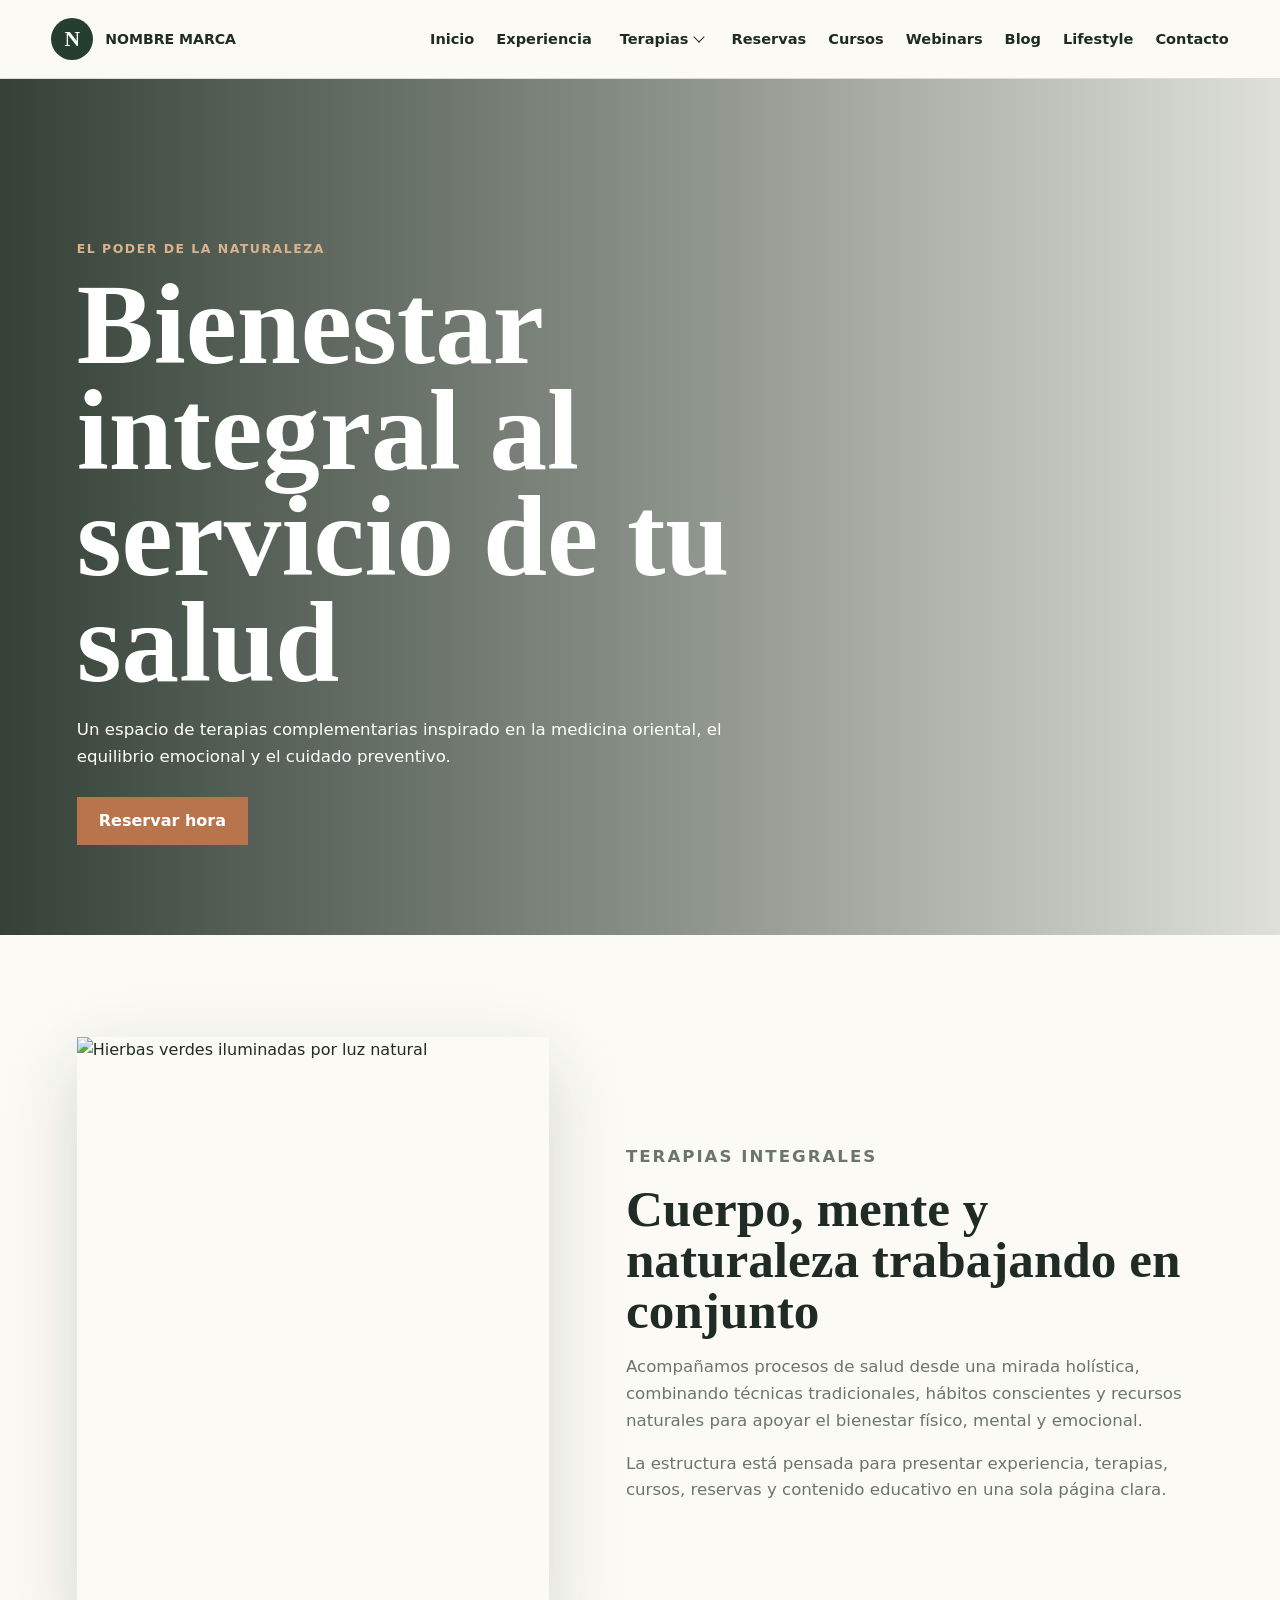
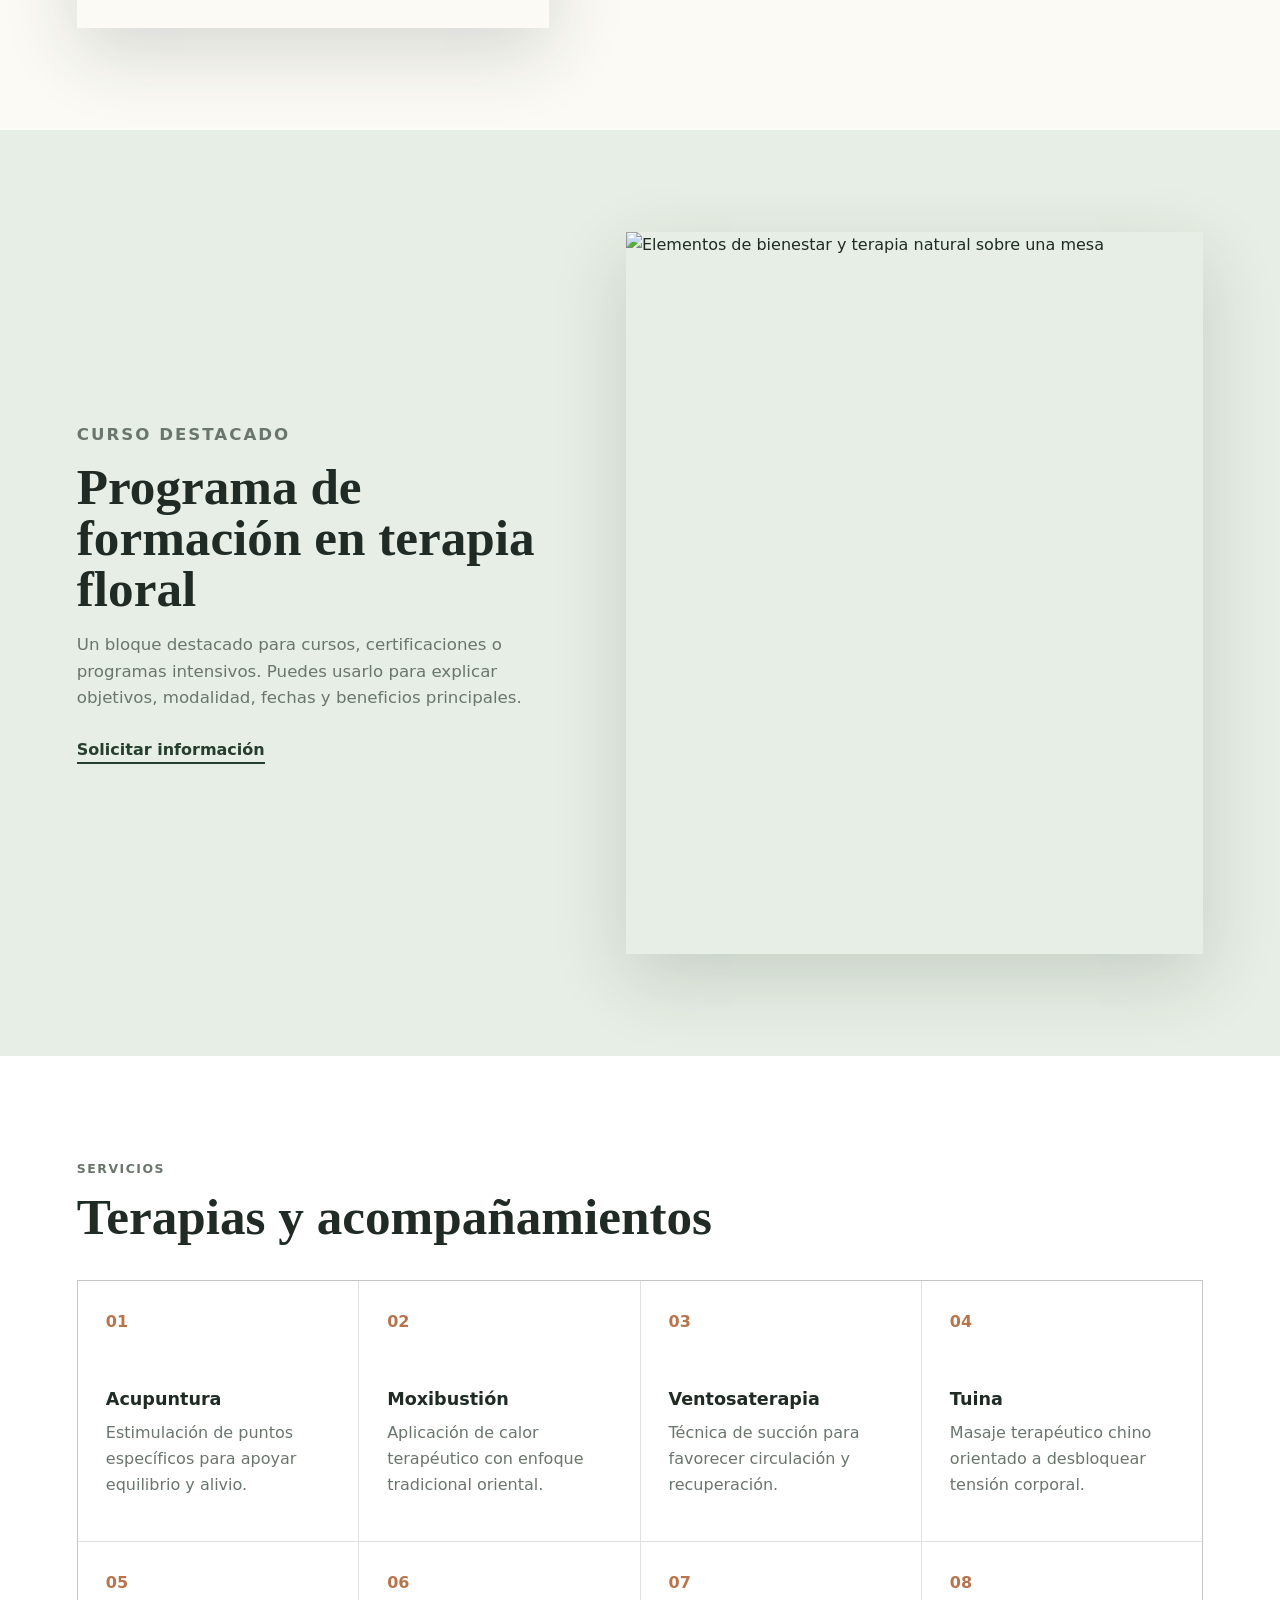
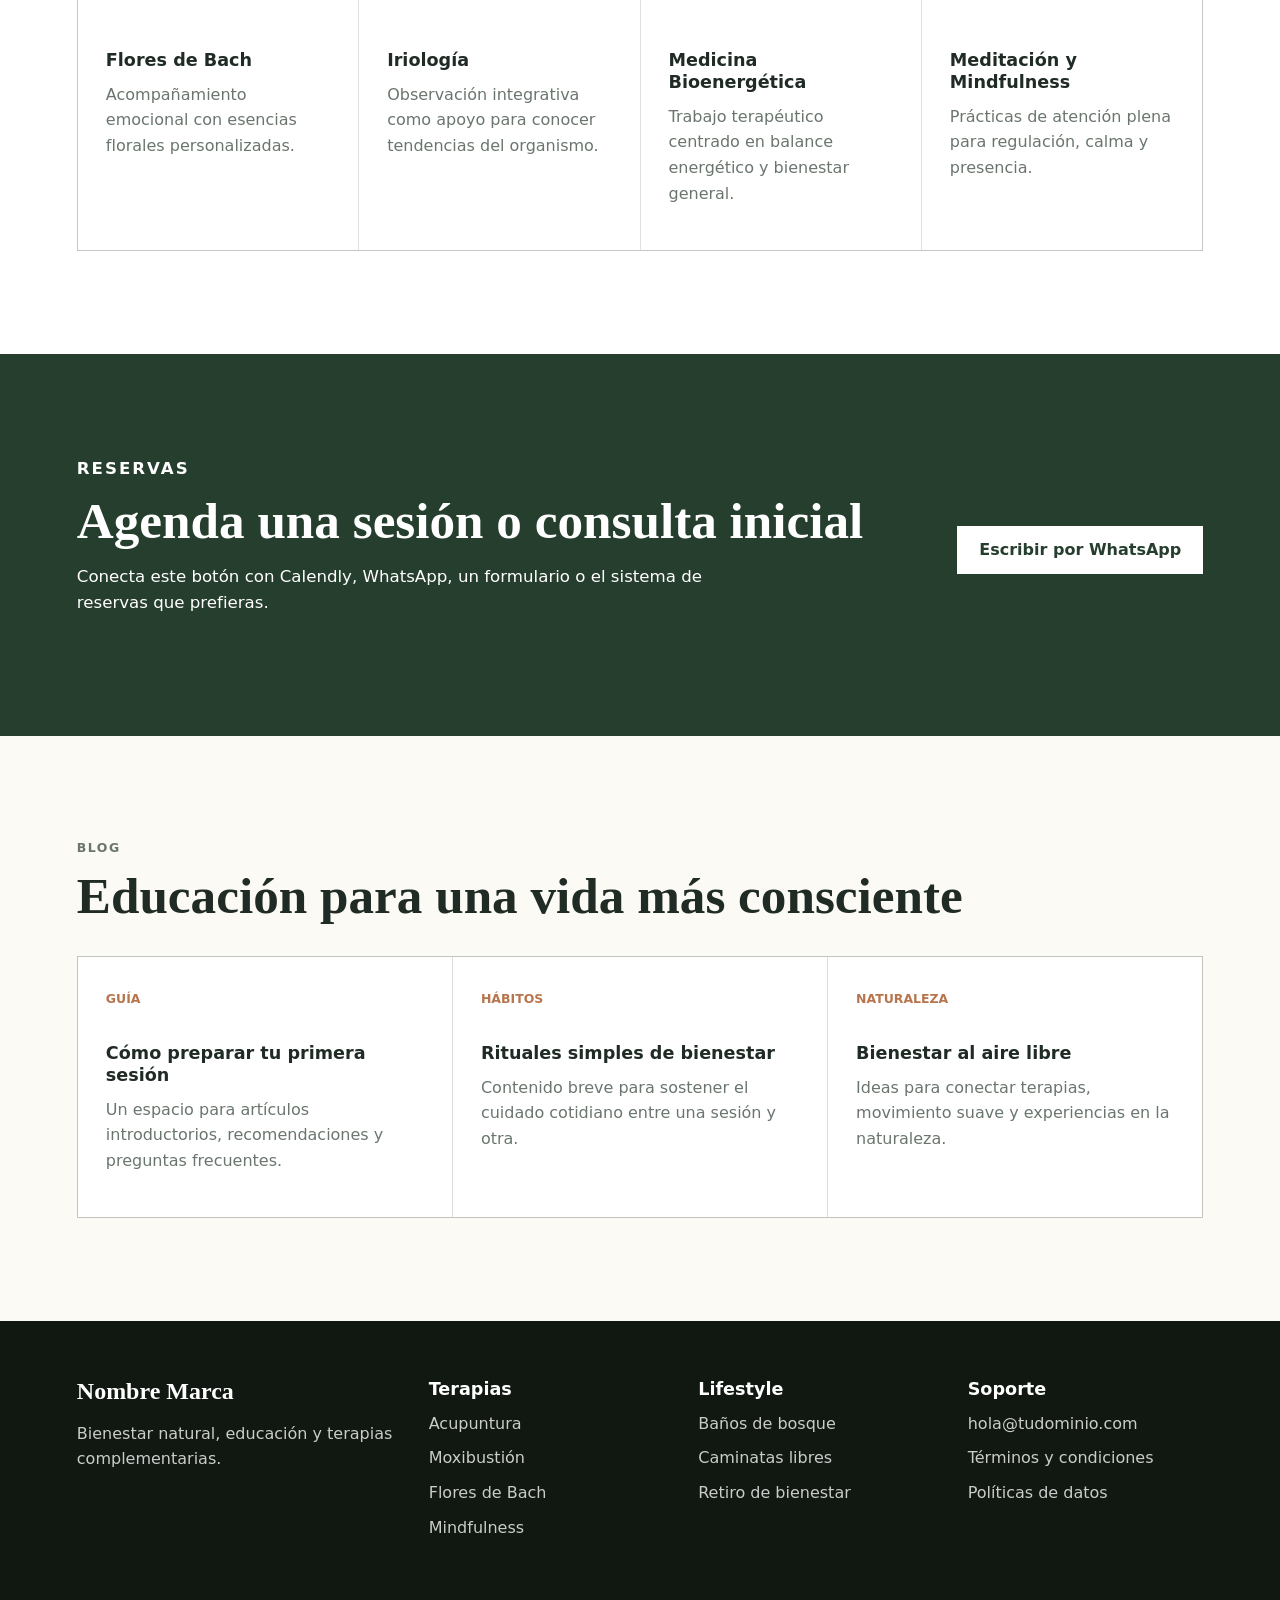
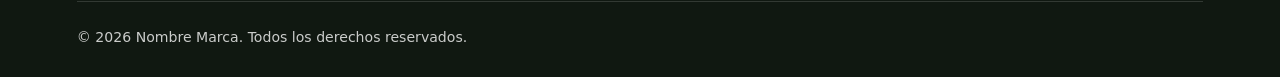
==== index.html @ 294a5689 "pagina web" ====
<!doctype html>
<html lang="es">
  <head>
    <meta charset="utf-8">
    <meta name="viewport" content="width=device-width, initial-scale=1">
    <meta name="description" content="Terapias integrales, medicina oriental y bienestar natural.">
    <title>Terapias Integrales | Bienestar Natural</title>
    <link rel="preconnect" href="https://images.unsplash.com">
    <link rel="stylesheet" href="styles.css">
  </head>
  <body>
    <header class="site-header">
      <a class="brand" href="index.html" aria-label="Ir al inicio">
        <span class="brand-mark">N</span>
        <span class="brand-text">Nombre Marca</span>
      </a>

      <button class="menu-toggle" type="button" aria-expanded="false" aria-controls="site-nav">
        <span></span>
        <span></span>
        <span></span>
        <span class="sr-only">Abrir menú</span>
      </button>

      <nav class="site-nav" id="site-nav" aria-label="Navegación principal">
        <a href="index.html">Inicio</a>
        <a href="experiencia.html">Experiencia</a>
        <div class="nav-group">
          <button class="nav-parent" type="button" aria-expanded="false">Terapias</button>
          <div class="submenu">
            <a href="terapias.html#acupuntura">Acupuntura</a>
            <a href="terapias.html#moxibustion">Moxibustión</a>
            <a href="terapias.html#ventosas">Ventosaterapia</a>
            <a href="terapias.html#tuina">Tuina</a>
            <a href="terapias.html#flores">Flores de Bach</a>
            <a href="terapias.html#iriologia">Iriología</a>
            <a href="terapias.html#bioenergetica">Medicina Bioenergética</a>
            <a href="terapias.html#mindfulness">Meditación y Mindfulness</a>
          </div>
        </div>
        <a href="reservas.html">Reservas</a>
        <a href="cursos.html">Cursos</a>
        <a href="webinars.html">Webinars</a>
        <a href="blog.html">Blog</a>
        <a href="lifestyle.html">Lifestyle</a>
        <a href="contacto.html">Contacto</a>
      </nav>
    </header>

    <main>
      <section class="hero" id="inicio">
        <div class="hero-copy">
          <p class="eyebrow">El poder de la naturaleza</p>
          <h1>Bienestar integral al servicio de tu salud</h1>
          <p>
            Un espacio de terapias complementarias inspirado en la medicina oriental,
            el equilibrio emocional y el cuidado preventivo.
          </p>
          <a class="button" href="reservas.html">Reservar hora</a>
        </div>
      </section>

      <section class="intro section" id="experiencia">
        <div class="section-media">
          <img src="https://images.unsplash.com/photo-1501004318641-b39e6451bec6?auto=format&fit=crop&w=1200&q=80" alt="Hierbas verdes iluminadas por luz natural">
        </div>
        <div class="section-copy">
          <p class="eyebrow">Terapias integrales</p>
          <h2>Cuerpo, mente y naturaleza trabajando en conjunto</h2>
          <p>
            Acompañamos procesos de salud desde una mirada holística, combinando
            técnicas tradicionales, hábitos conscientes y recursos naturales para
            apoyar el bienestar físico, mental y emocional.
          </p>
          <p>
            La estructura está pensada para presentar experiencia, terapias,
            cursos, reservas y contenido educativo en una sola página clara.
          </p>
        </div>
      </section>

      <section class="featured section" id="cursos">
        <div class="featured-copy">
          <p class="eyebrow">Curso destacado</p>
          <h2>Programa de formación en terapia floral</h2>
          <p>
            Un bloque destacado para cursos, certificaciones o programas
            intensivos. Puedes usarlo para explicar objetivos, modalidad,
            fechas y beneficios principales.
          </p>
          <a class="text-link" href="contacto.html">Solicitar información</a>
        </div>
        <img src="https://images.unsplash.com/photo-1544161515-4ab6ce6db874?auto=format&fit=crop&w=1100&q=80" alt="Elementos de bienestar y terapia natural sobre una mesa">
      </section>

      <section class="services section" id="terapias">
        <p class="eyebrow">Servicios</p>
        <h2>Terapias y acompañamientos</h2>
        <div class="service-grid">
          <a class="service-card" id="acupuntura" href="terapias.html#acupuntura">
            <span>01</span>
            <h3>Acupuntura</h3>
            <p>Estimulación de puntos específicos para apoyar equilibrio y alivio.</p>
          </a>
          <a class="service-card" id="moxibustion" href="terapias.html#moxibustion">
            <span>02</span>
            <h3>Moxibustión</h3>
            <p>Aplicación de calor terapéutico con enfoque tradicional oriental.</p>
          </a>
          <a class="service-card" id="ventosas" href="terapias.html#ventosas">
            <span>03</span>
            <h3>Ventosaterapia</h3>
            <p>Técnica de succión para favorecer circulación y recuperación.</p>
          </a>
          <a class="service-card" id="tuina" href="terapias.html#tuina">
            <span>04</span>
            <h3>Tuina</h3>
            <p>Masaje terapéutico chino orientado a desbloquear tensión corporal.</p>
          </a>
          <a class="service-card" id="flores" href="terapias.html#flores">
            <span>05</span>
            <h3>Flores de Bach</h3>
            <p>Acompañamiento emocional con esencias florales personalizadas.</p>
          </a>
          <a class="service-card" id="iriologia" href="terapias.html#iriologia">
            <span>06</span>
            <h3>Iriología</h3>
            <p>Observación integrativa como apoyo para conocer tendencias del organismo.</p>
          </a>
          <a class="service-card" id="bioenergetica" href="terapias.html#bioenergetica">
            <span>07</span>
            <h3>Medicina Bioenergética</h3>
            <p>Trabajo terapéutico centrado en balance energético y bienestar general.</p>
          </a>
          <a class="service-card" id="mindfulness" href="terapias.html#mindfulness">
            <span>08</span>
            <h3>Meditación y Mindfulness</h3>
            <p>Prácticas de atención plena para regulación, calma y presencia.</p>
          </a>
        </div>
      </section>

      <section class="booking section" id="reservas">
        <div>
          <p class="eyebrow">Reservas</p>
          <h2>Agenda una sesión o consulta inicial</h2>
          <p>Conecta este botón con Calendly, WhatsApp, un formulario o el sistema de reservas que prefieras.</p>
        </div>
        <a class="button button-light" href="https://wa.me/56900000000">Escribir por WhatsApp</a>
      </section>

      <section class="journal section" id="blog">
        <p class="eyebrow">Blog</p>
        <h2>Educación para una vida más consciente</h2>
        <div class="journal-grid">
          <article>
            <span>Guía</span>
            <h3>Cómo preparar tu primera sesión</h3>
            <p>Un espacio para artículos introductorios, recomendaciones y preguntas frecuentes.</p>
          </article>
          <article>
            <span>Hábitos</span>
            <h3>Rituales simples de bienestar</h3>
            <p>Contenido breve para sostener el cuidado cotidiano entre una sesión y otra.</p>
          </article>
          <article>
            <span>Naturaleza</span>
            <h3>Bienestar al aire libre</h3>
            <p>Ideas para conectar terapias, movimiento suave y experiencias en la naturaleza.</p>
          </article>
        </div>
      </section>
    </main>

    <footer class="site-footer" id="contacto">
      <div>
        <h2>Nombre Marca</h2>
        <p>Bienestar natural, educación y terapias complementarias.</p>
      </div>
      <div>
        <h3>Terapias</h3>
        <a href="terapias.html#acupuntura">Acupuntura</a>
        <a href="terapias.html#moxibustion">Moxibustión</a>
        <a href="terapias.html#flores">Flores de Bach</a>
        <a href="terapias.html#mindfulness">Mindfulness</a>
      </div>
      <div id="lifestyle">
        <h3>Lifestyle</h3>
        <a href="lifestyle.html">Baños de bosque</a>
        <a href="lifestyle.html">Caminatas libres</a>
        <a href="lifestyle.html">Retiro de bienestar</a>
      </div>
      <div id="webinars">
        <h3>Soporte</h3>
        <a href="mailto:hola@tudominio.com">hola@tudominio.com</a>
        <a href="#">Términos y condiciones</a>
        <a href="#">Políticas de datos</a>
      </div>
      <p class="copyright">© 2026 Nombre Marca. Todos los derechos reservados.</p>
    </footer>

    <script src="script.js"></script>
  </body>
</html>
---- styles.css ----
:root {
  --ink: #1f2b24;
  --muted: #6a766d;
  --paper: #fbfaf5;
  --leaf: #4e7154;
  --leaf-dark: #263e2d;
  --clay: #b8754d;
  --mist: #e7eee5;
  --line: rgba(31, 43, 36, 0.14);
  --shadow: 0 24px 70px rgba(31, 43, 36, 0.16);
}

* {
  box-sizing: border-box;
}

html {
  scroll-behavior: smooth;
}

body {
  margin: 0;
  background: var(--paper);
  color: var(--ink);
  font-family: Inter, ui-sans-serif, system-ui, -apple-system, BlinkMacSystemFont, "Segoe UI", sans-serif;
  line-height: 1.6;
}

img {
  display: block;
  max-width: 100%;
}

a {
  color: inherit;
  text-decoration: none;
}

.sr-only {
  position: absolute;
  width: 1px;
  height: 1px;
  padding: 0;
  margin: -1px;
  overflow: hidden;
  clip: rect(0, 0, 0, 0);
  white-space: nowrap;
  border: 0;
}

.site-header {
  position: sticky;
  top: 0;
  z-index: 10;
  display: flex;
  align-items: center;
  justify-content: space-between;
  gap: 24px;
  padding: 18px clamp(20px, 4vw, 58px);
  background: rgba(251, 250, 245, 0.91);
  border-bottom: 1px solid var(--line);
  backdrop-filter: blur(14px);
}

.brand {
  display: inline-flex;
  align-items: center;
  gap: 12px;
  font-weight: 800;
  letter-spacing: 0;
}

.brand-mark {
  display: grid;
  width: 42px;
  height: 42px;
  place-items: center;
  border-radius: 50%;
  background: var(--leaf-dark);
  color: #fff;
  font-family: Georgia, serif;
  font-size: 1.35rem;
}

.brand-text {
  text-transform: uppercase;
  font-size: 0.88rem;
}

.site-nav {
  display: flex;
  align-items: center;
  gap: 22px;
  color: var(--ink);
  font-size: 0.91rem;
  font-weight: 650;
}

.site-nav a,
.nav-parent {
  border: 0;
  background: transparent;
  color: inherit;
  font: inherit;
  cursor: pointer;
}

.site-nav a:hover,
.nav-parent:hover,
.text-link:hover {
  color: var(--clay);
}

.nav-group {
  position: relative;
}

.nav-parent::after {
  content: "";
  display: inline-block;
  width: 7px;
  height: 7px;
  margin-left: 7px;
  border-right: 1px solid currentColor;
  border-bottom: 1px solid currentColor;
  transform: translateY(-3px) rotate(45deg);
}

.submenu {
  position: absolute;
  top: 100%;
  left: 50%;
  display: grid;
  min-width: 250px;
  padding: 14px;
  background: #fff;
  border: 1px solid var(--line);
  box-shadow: var(--shadow);
  opacity: 0;
  transform: translate(-50%, 10px);
  pointer-events: none;
  transition: 180ms ease;
}

.nav-group:hover .submenu,
.nav-group:focus-within .submenu,
.nav-group.is-open .submenu {
  opacity: 1;
  transform: translate(-50%, 0);
  pointer-events: auto;
}

.submenu a {
  padding: 9px 10px;
  border-bottom: 1px solid rgba(31, 43, 36, 0.08);
}

.submenu a:last-child {
  border-bottom: 0;
}

.menu-toggle {
  display: none;
  width: 44px;
  height: 44px;
  border: 1px solid var(--line);
  background: #fff;
  cursor: pointer;
}

.menu-toggle span:not(.sr-only) {
  display: block;
  width: 22px;
  height: 2px;
  margin: 5px auto;
  background: var(--ink);
}

.hero {
  min-height: 82vh;
  display: grid;
  align-items: end;
  padding: clamp(96px, 14vw, 160px) clamp(20px, 6vw, 86px) clamp(56px, 8vw, 90px);
  color: #fff;
  background:
    linear-gradient(90deg, rgba(20, 35, 24, 0.86), rgba(20, 35, 24, 0.5), rgba(20, 35, 24, 0.12)),
    url("https://images.unsplash.com/photo-1448375240586-882707db888b?auto=format&fit=crop&w=1800&q=82") center/cover;
}

.hero-copy {
  width: min(760px, 100%);
}

.eyebrow {
  margin: 0 0 12px;
  color: var(--clay);
  font-size: 0.78rem;
  font-weight: 800;
  letter-spacing: 0.12em;
  text-transform: uppercase;
}

.hero .eyebrow {
  color: #d8b38e;
}

h1,
h2,
h3,
p {
  margin-top: 0;
}

h1 {
  margin-bottom: 22px;
  font-family: Georgia, "Times New Roman", serif;
  font-size: clamp(3.3rem, 9vw, 7.4rem);
  line-height: 0.92;
  max-width: 760px;
}

h2 {
  margin-bottom: 18px;
  font-family: Georgia, "Times New Roman", serif;
  font-size: clamp(2.1rem, 4vw, 4.6rem);
  line-height: 1;
}

h3 {
  margin-bottom: 10px;
  font-size: 1.1rem;
  line-height: 1.25;
}

.hero p:not(.eyebrow),
.section-copy p,
.featured-copy p,
.booking p {
  max-width: 680px;
  color: inherit;
  font-size: 1.04rem;
}

.button {
  display: inline-flex;
  align-items: center;
  justify-content: center;
  min-height: 48px;
  padding: 0 22px;
  margin-top: 10px;
  background: var(--clay);
  color: #fff;
  font-weight: 800;
}

.button:hover {
  background: #9c5f3d;
}

.button-light {
  background: #fff;
  color: var(--leaf-dark);
}

.button-light:hover {
  background: var(--mist);
}

.section {
  padding: clamp(62px, 8vw, 118px) clamp(20px, 6vw, 86px);
}

.intro,
.featured {
  display: grid;
  grid-template-columns: minmax(280px, 0.9fr) minmax(320px, 1.1fr);
  gap: clamp(32px, 6vw, 86px);
  align-items: center;
}

.section-media img,
.featured img {
  width: 100%;
  aspect-ratio: 4 / 5;
  object-fit: cover;
  box-shadow: var(--shadow);
}

.section-copy p,
.featured-copy p,
.services > p,
.service-card p {
  color: var(--muted);
}

.featured {
  background: var(--mist);
}

.text-link {
  display: inline-flex;
  margin-top: 8px;
  color: var(--leaf-dark);
  font-weight: 850;
  border-bottom: 2px solid currentColor;
}

.services {
  background: #fff;
}

.services > h2 {
  max-width: 800px;
}

.service-grid {
  display: grid;
  grid-template-columns: repeat(4, minmax(0, 1fr));
  gap: 1px;
  margin-top: 38px;
  background: var(--line);
  border: 1px solid var(--line);
}

.service-card {
  min-height: 255px;
  padding: 28px;
  background: #fff;
  transition: 180ms ease;
}

.service-card span {
  display: block;
  margin-bottom: 54px;
  color: var(--clay);
  font-weight: 850;
}

.service-card:hover {
  background: var(--leaf-dark);
  color: #fff;
}

.service-card:hover p {
  color: rgba(255, 255, 255, 0.72);
}

.booking {
  display: flex;
  align-items: center;
  justify-content: space-between;
  gap: 28px;
  background: var(--leaf-dark);
  color: #fff;
}

.journal {
  background: var(--paper);
}

.journal-grid {
  display: grid;
  grid-template-columns: repeat(3, minmax(0, 1fr));
  gap: 1px;
  margin-top: 34px;
  background: var(--line);
  border: 1px solid var(--line);
}

.journal article {
  min-height: 220px;
  padding: 28px;
  background: #fff;
}

.journal span {
  display: inline-block;
  margin-bottom: 34px;
  color: var(--clay);
  font-size: 0.78rem;
  font-weight: 850;
  text-transform: uppercase;
}

.journal p {
  color: var(--muted);
}

.page-hero {
  min-height: 58vh;
  display: grid;
  align-content: end;
  padding: clamp(96px, 14vw, 150px) clamp(20px, 6vw, 86px) clamp(44px, 7vw, 78px);
  color: #fff;
  background:
    linear-gradient(90deg, rgba(19, 31, 22, 0.84), rgba(19, 31, 22, 0.48)),
    var(--page-image) center/cover;
}

.page-hero p:not(.eyebrow) {
  max-width: 690px;
  font-size: 1.08rem;
}

.page-hero-experience {
  --page-image: url("https://images.unsplash.com/photo-1519823551278-64ac92734fb1?auto=format&fit=crop&w=1800&q=82");
}

.page-hero-therapies {
  --page-image: url("https://images.unsplash.com/photo-1544161515-4ab6ce6db874?auto=format&fit=crop&w=1800&q=82");
}

.page-hero-booking {
  --page-image: url("https://images.unsplash.com/photo-1515377905703-c4788e51af15?auto=format&fit=crop&w=1800&q=82");
}

.page-hero-courses {
  --page-image: url("https://images.unsplash.com/photo-1516321318423-f06f85e504b3?auto=format&fit=crop&w=1800&q=82");
}

.page-hero-webinars {
  --page-image: url("https://images.unsplash.com/photo-1522202176988-66273c2fd55f?auto=format&fit=crop&w=1800&q=82");
}

.page-hero-blog {
  --page-image: url("https://images.unsplash.com/photo-1455390582262-044cdead277a?auto=format&fit=crop&w=1800&q=82");
}

.page-hero-lifestyle {
  --page-image: url("https://images.unsplash.com/photo-1448375240586-882707db888b?auto=format&fit=crop&w=1800&q=82");
}

.page-hero-contact {
  --page-image: url("https://images.unsplash.com/photo-1497366754035-f200968a6e72?auto=format&fit=crop&w=1800&q=82");
}

.soft-band {
  background: var(--mist);
}

.insight-layout,
.contact-layout {
  display: grid;
  grid-template-columns: minmax(280px, 0.9fr) minmax(320px, 1.1fr);
  gap: clamp(28px, 5vw, 72px);
  align-items: start;
}

.metric-panel,
.pricing-grid,
.course-list,
.event-grid,
.article-grid,
.experience-grid {
  display: grid;
  gap: 1px;
  background: var(--line);
  border: 1px solid var(--line);
}

.metric-panel {
  grid-template-columns: repeat(3, 1fr);
}

.metric,
.pricing-grid article,
.course-list article,
.event-grid article,
.article-grid article,
.experience-grid article,
.therapy-detail-grid article {
  background: #fff;
  padding: 28px;
}

.metric strong,
.pricing-grid strong {
  display: block;
  margin-bottom: 10px;
  color: var(--leaf-dark);
  font-family: Georgia, "Times New Roman", serif;
  font-size: clamp(2.2rem, 5vw, 4.2rem);
  line-height: 1;
}

.metric span,
.course-list span,
.event-grid span,
.article-grid span,
.therapy-detail-grid span {
  color: var(--clay);
  font-size: 0.78rem;
  font-weight: 850;
  text-transform: uppercase;
}

.pricing-grid,
.event-grid,
.article-grid,
.experience-grid {
  grid-template-columns: repeat(3, minmax(0, 1fr));
}

.course-list {
  grid-template-columns: repeat(2, minmax(0, 1fr));
}

.therapy-detail-grid {
  display: grid;
  grid-template-columns: repeat(4, minmax(0, 1fr));
  gap: 1px;
  background: var(--line);
  border: 1px solid var(--line);
}

.therapy-detail-grid h2,
.pricing-grid h2,
.course-list h2,
.event-grid h2,
.article-grid h2,
.experience-grid h2 {
  margin-top: 18px;
  font-size: clamp(1.45rem, 2.4vw, 2.15rem);
}

.bar-chart {
  display: grid;
  gap: 18px;
  max-width: 880px;
  margin-top: 34px;
}

.bar-chart div {
  display: grid;
  grid-template-columns: 140px 1fr 58px;
  align-items: center;
  gap: 16px;
}

.bar-chart i {
  height: 18px;
  background: linear-gradient(90deg, var(--leaf-dark) var(--value), rgba(31, 43, 36, 0.12) var(--value));
}

.bar-chart b {
  color: var(--leaf-dark);
}

.bar-chart.compact {
  max-width: 680px;
}

.radial-grid,
.donut-row {
  display: grid;
  grid-template-columns: repeat(3, minmax(0, 1fr));
  gap: 22px;
  margin-top: 34px;
}

.radial,
.donut {
  display: grid;
  width: min(220px, 100%);
  aspect-ratio: 1;
  place-items: center;
  justify-self: center;
  padding: 24px;
  text-align: center;
  border-radius: 50%;
  background:
    radial-gradient(circle at center, #fff 0 52%, transparent 53%),
    conic-gradient(var(--clay) calc(var(--percent) * 1%), rgba(31, 43, 36, 0.12) 0);
}

.radial strong,
.donut strong {
  font-family: Georgia, "Times New Roman", serif;
  font-size: 2.35rem;
  line-height: 1;
}

.radial span,
.donut span {
  max-width: 120px;
  color: var(--muted);
  font-size: 0.88rem;
}

.calendar-chart {
  display: grid;
  grid-template-columns: repeat(5, minmax(64px, 1fr));
  align-items: end;
  gap: 16px;
  min-height: 260px;
  max-width: 760px;
  margin-top: 34px;
}

.calendar-chart div {
  display: grid;
  grid-template-rows: auto 1fr auto;
  gap: 10px;
  height: 240px;
  text-align: center;
}

.calendar-chart i {
  align-self: end;
  background: var(--leaf-dark);
}

.calendar-chart b {
  color: var(--clay);
}

.timeline-chart {
  display: grid;
  grid-template-columns: repeat(5, minmax(0, 1fr));
  gap: 1px;
  margin-top: 34px;
  background: var(--line);
  border: 1px solid var(--line);
}

.timeline-chart div {
  min-height: 150px;
  padding: 24px;
  background: #fff;
}

.timeline-chart b {
  display: grid;
  width: 44px;
  height: 44px;
  margin-bottom: 28px;
  place-items: center;
  border-radius: 50%;
  background: var(--leaf-dark);
  color: #fff;
}

.radar-card {
  position: relative;
  width: min(520px, 100%);
  aspect-ratio: 1;
  margin-top: 34px;
  border: 1px solid var(--line);
  background:
    linear-gradient(45deg, transparent 49.7%, rgba(31, 43, 36, 0.16) 50%, transparent 50.3%),
    linear-gradient(-45deg, transparent 49.7%, rgba(31, 43, 36, 0.16) 50%, transparent 50.3%),
    #fff;
}

.radar-line {
  position: absolute;
  inset: 20%;
  border: 2px solid var(--clay);
  transform: rotate(45deg);
}

.radar-line.line-two {
  inset: 30%;
  border-color: var(--leaf);
}

.radar-line.line-three {
  inset: 40%;
  border-color: rgba(31, 43, 36, 0.22);
}

.radar-card span {
  position: absolute;
  font-weight: 800;
}

.radar-card span:nth-of-type(1) {
  top: 18px;
  left: 50%;
  transform: translateX(-50%);
}

.radar-card span:nth-of-type(2) {
  right: 18px;
  top: 50%;
}

.radar-card span:nth-of-type(3) {
  bottom: 18px;
  left: 50%;
  transform: translateX(-50%);
}

.radar-card span:nth-of-type(4) {
  left: 18px;
  top: 50%;
}

.contact-list {
  display: grid;
  gap: 10px;
  margin-top: 26px;
  color: var(--leaf-dark);
  font-weight: 800;
}

.contact-form {
  display: grid;
  gap: 16px;
  padding: 28px;
  background: #fff;
  border: 1px solid var(--line);
  box-shadow: var(--shadow);
}

.contact-form label {
  display: grid;
  gap: 8px;
  color: var(--muted);
  font-weight: 750;
}

.contact-form input,
.contact-form textarea {
  width: 100%;
  border: 1px solid var(--line);
  padding: 13px 14px;
  color: var(--ink);
  font: inherit;
}

.site-footer {
  display: grid;
  grid-template-columns: 1.35fr repeat(3, 1fr);
  gap: 34px;
  padding: 58px clamp(20px, 6vw, 86px) 28px;
  background: #101811;
  color: rgba(255, 255, 255, 0.78);
}

.site-footer h2,
.site-footer h3 {
  color: #fff;
}

.site-footer h2 {
  font-size: 1.5rem;
}

.site-footer a {
  display: block;
  margin-bottom: 9px;
}

.site-footer a:hover {
  color: #fff;
}

.copyright {
  grid-column: 1 / -1;
  margin: 18px 0 0;
  padding-top: 24px;
  border-top: 1px solid rgba(255, 255, 255, 0.14);
  font-size: 0.88rem;
}

@media (max-width: 980px) {
  .menu-toggle {
    display: block;
  }

  .site-nav {
    position: fixed;
    inset: 79px 0 auto 0;
    display: none;
    max-height: calc(100vh - 79px);
    overflow: auto;
    padding: 18px 20px 28px;
    background: #fff;
    border-bottom: 1px solid var(--line);
  }

  .site-nav.is-open {
    display: grid;
    gap: 0;
  }

  .site-nav a,
  .nav-parent {
    width: 100%;
    padding: 14px 0;
    text-align: left;
    border-bottom: 1px solid var(--line);
  }

  .submenu {
    position: static;
    min-width: 0;
    padding: 0 0 8px 18px;
    border: 0;
    box-shadow: none;
    opacity: 1;
    transform: none;
    pointer-events: auto;
  }

  .intro,
  .featured,
  .insight-layout,
  .contact-layout {
    grid-template-columns: 1fr;
  }

  .featured img {
    order: -1;
    aspect-ratio: 16 / 10;
  }

  .service-grid {
    grid-template-columns: repeat(2, minmax(0, 1fr));
  }

  .journal-grid,
  .pricing-grid,
  .course-list,
  .event-grid,
  .article-grid,
  .experience-grid,
  .therapy-detail-grid,
  .radial-grid,
  .donut-row {
    grid-template-columns: 1fr;
  }

  .metric-panel,
  .timeline-chart {
    grid-template-columns: repeat(2, 1fr);
  }

  .site-footer {
    grid-template-columns: repeat(2, 1fr);
  }
}

@media (max-width: 640px) {
  .brand-text {
    display: none;
  }

  .hero {
    min-height: 76vh;
  }

  h1 {
    font-size: clamp(3rem, 17vw, 4.4rem);
  }

  .service-grid,
  .metric-panel,
  .timeline-chart,
  .site-footer {
    grid-template-columns: 1fr;
  }

  .bar-chart div {
    grid-template-columns: 1fr;
    gap: 7px;
  }

  .calendar-chart {
    grid-template-columns: repeat(5, minmax(40px, 1fr));
    gap: 8px;
  }

  .booking {
    align-items: flex-start;
    flex-direction: column;
  }
}
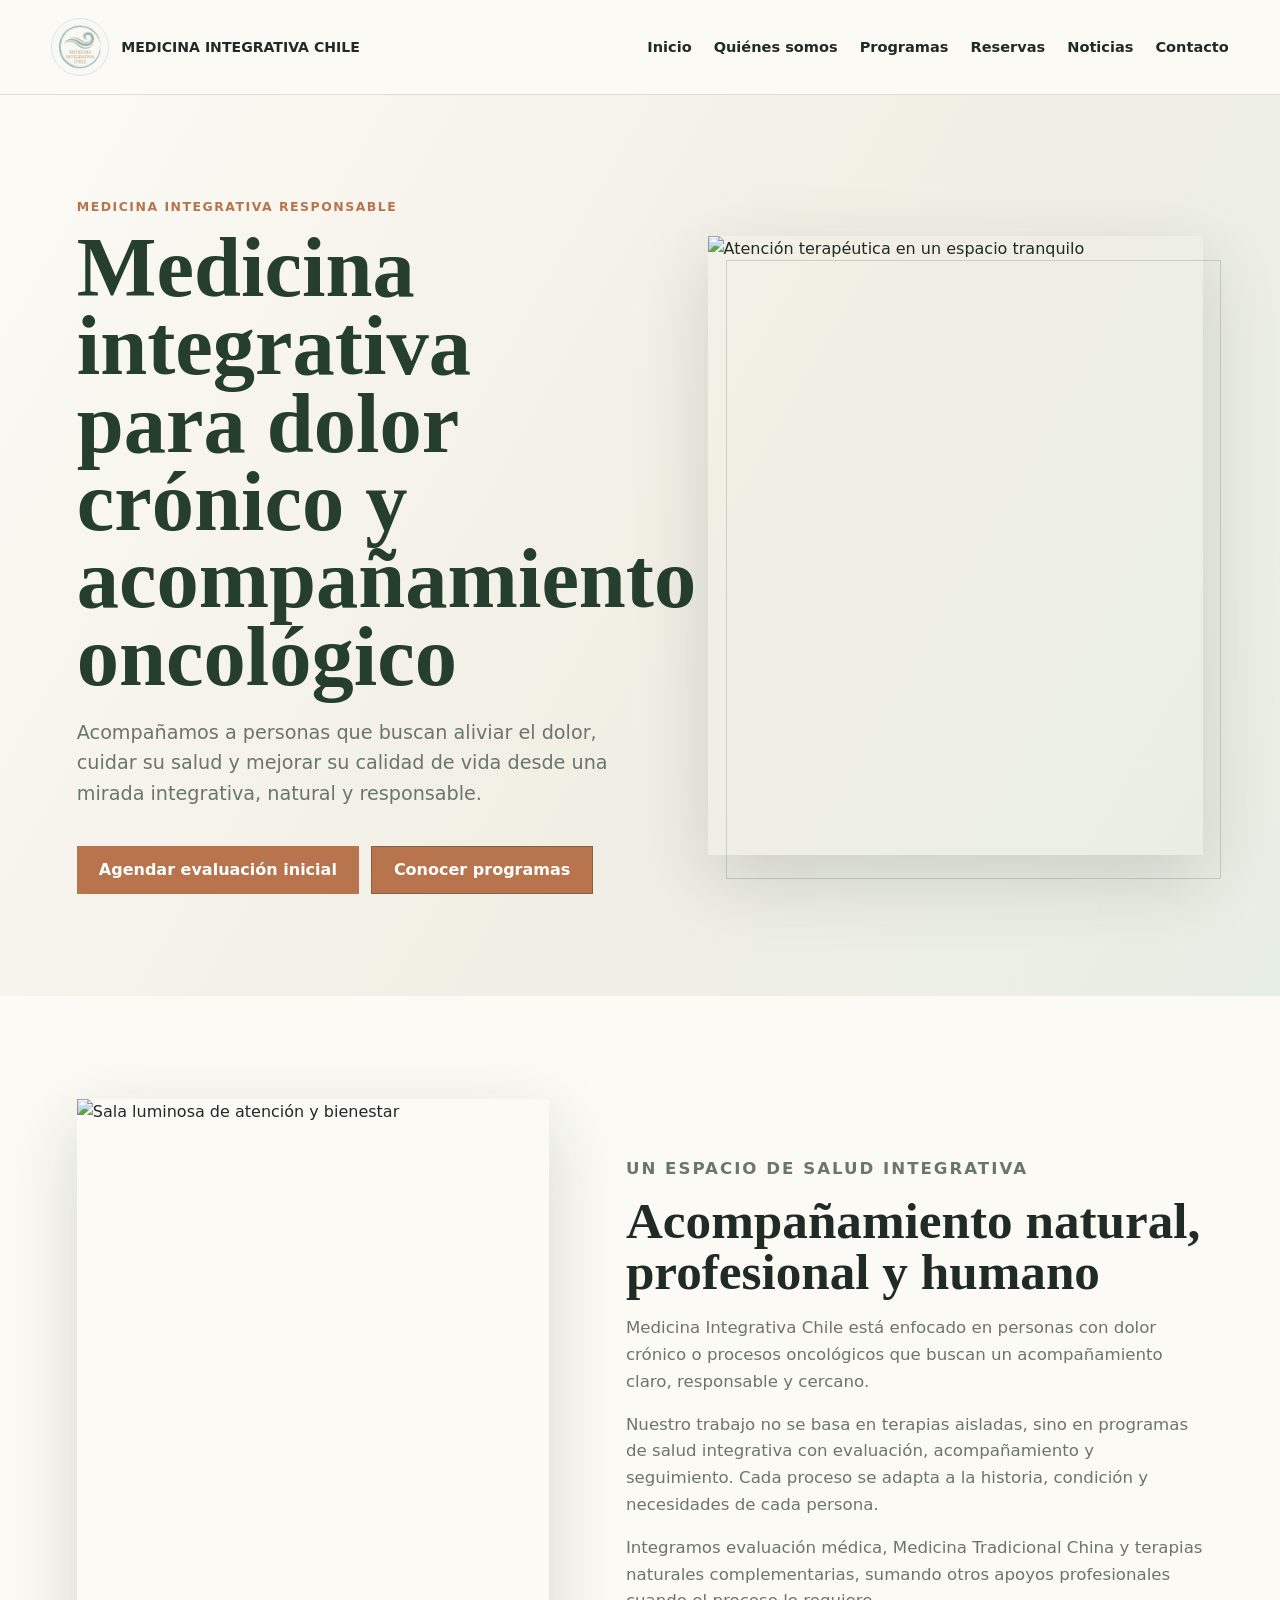
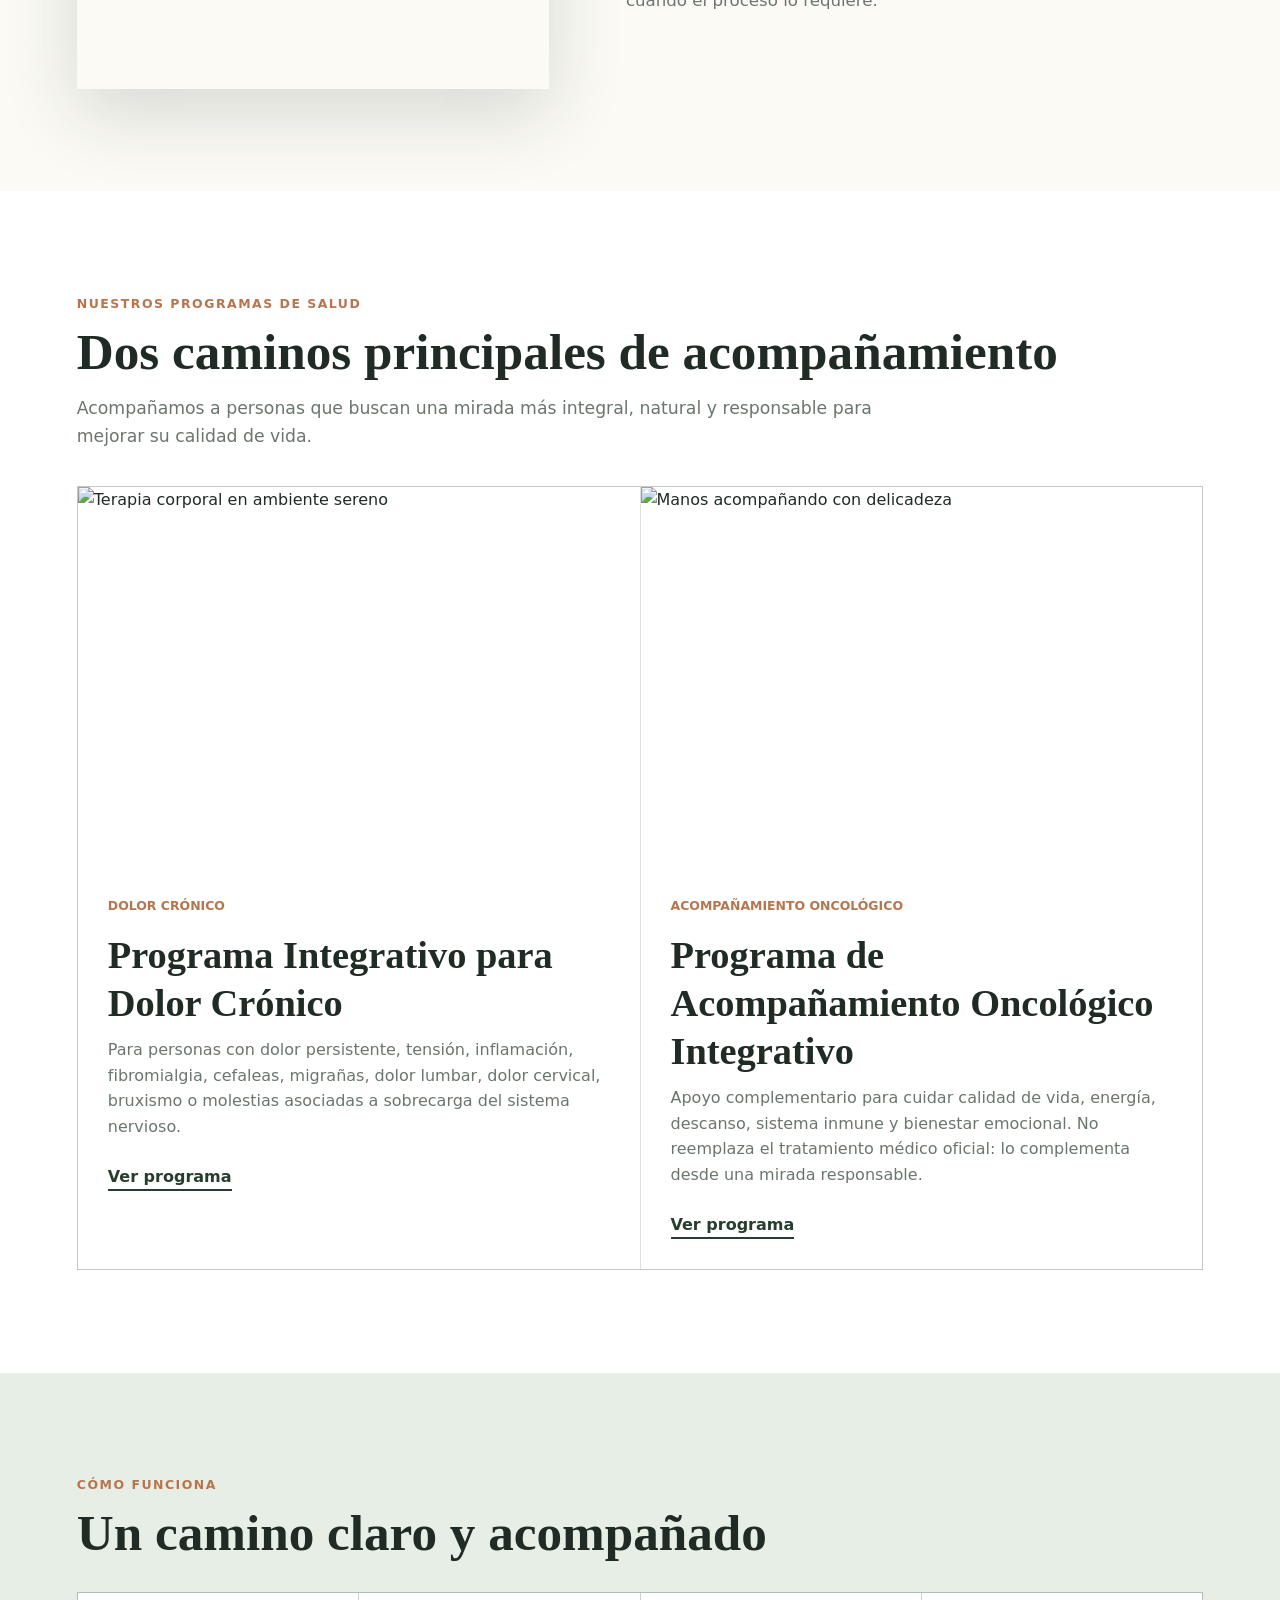
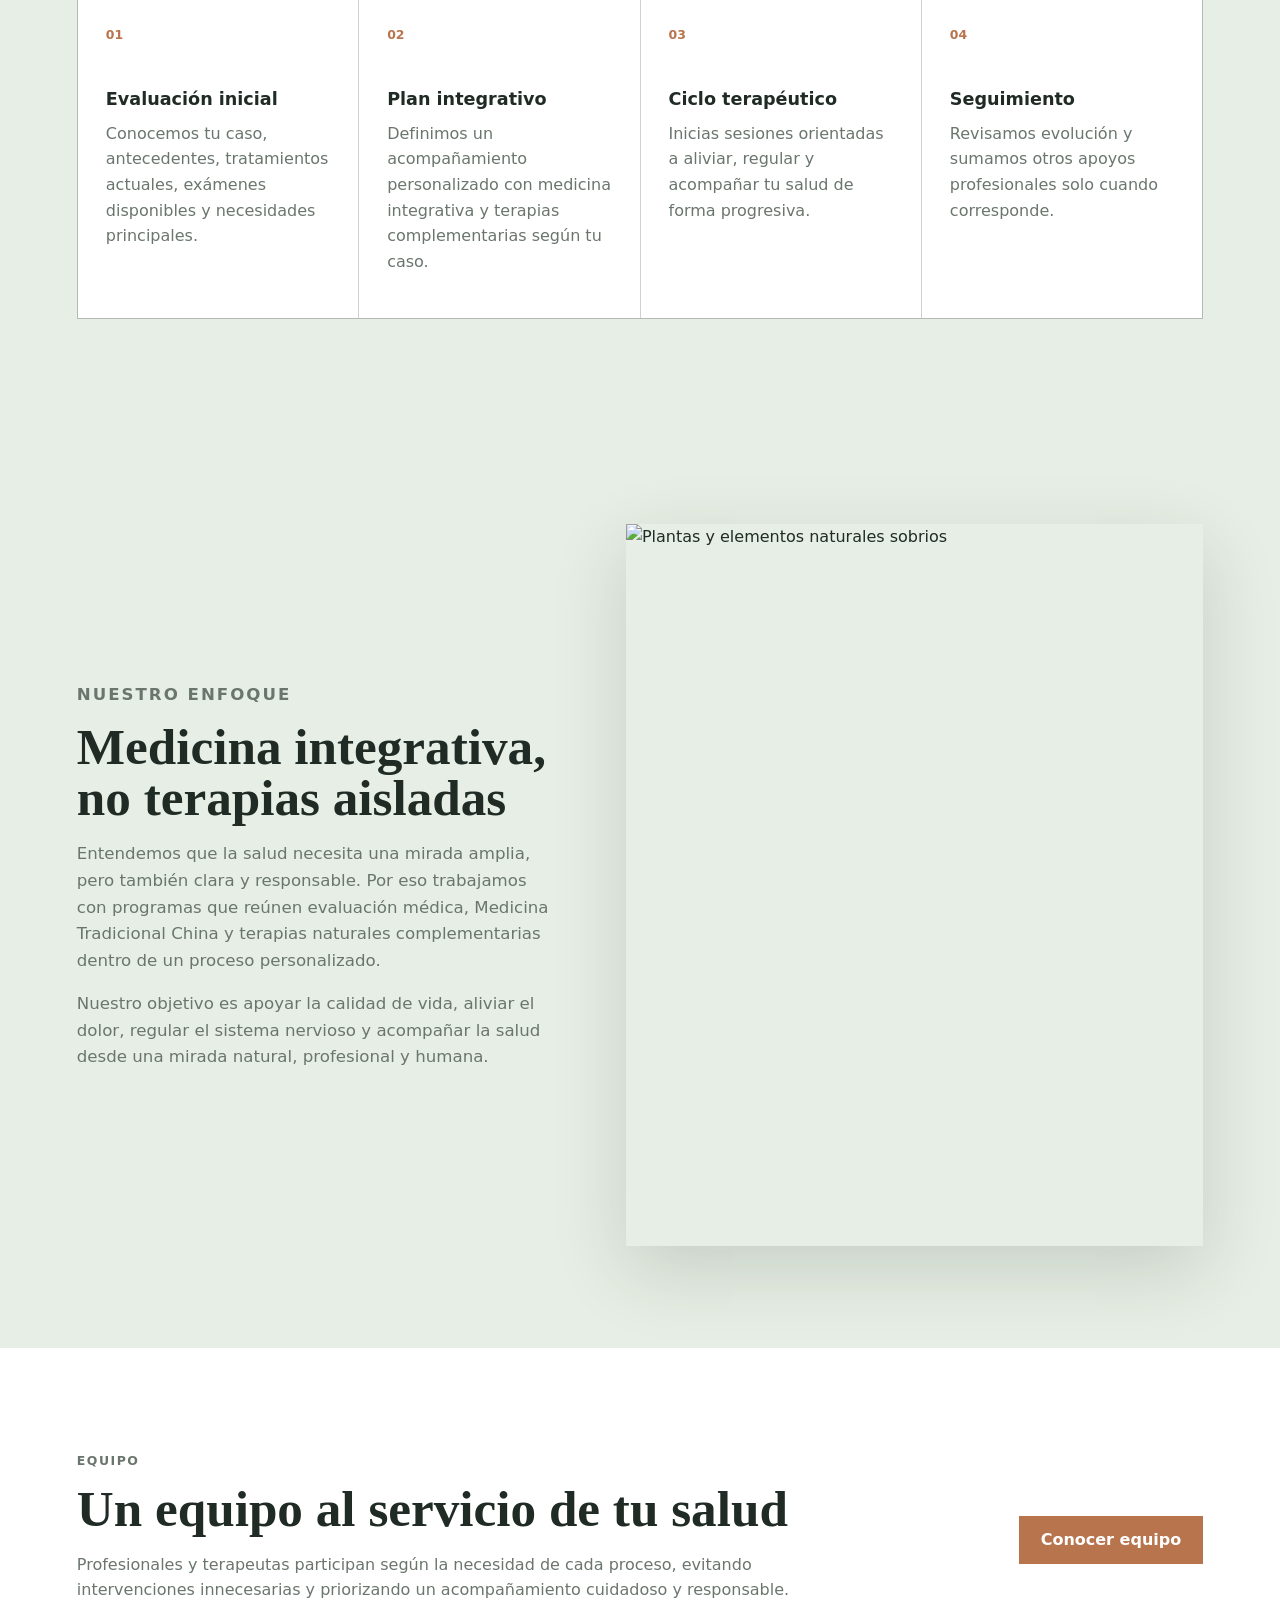
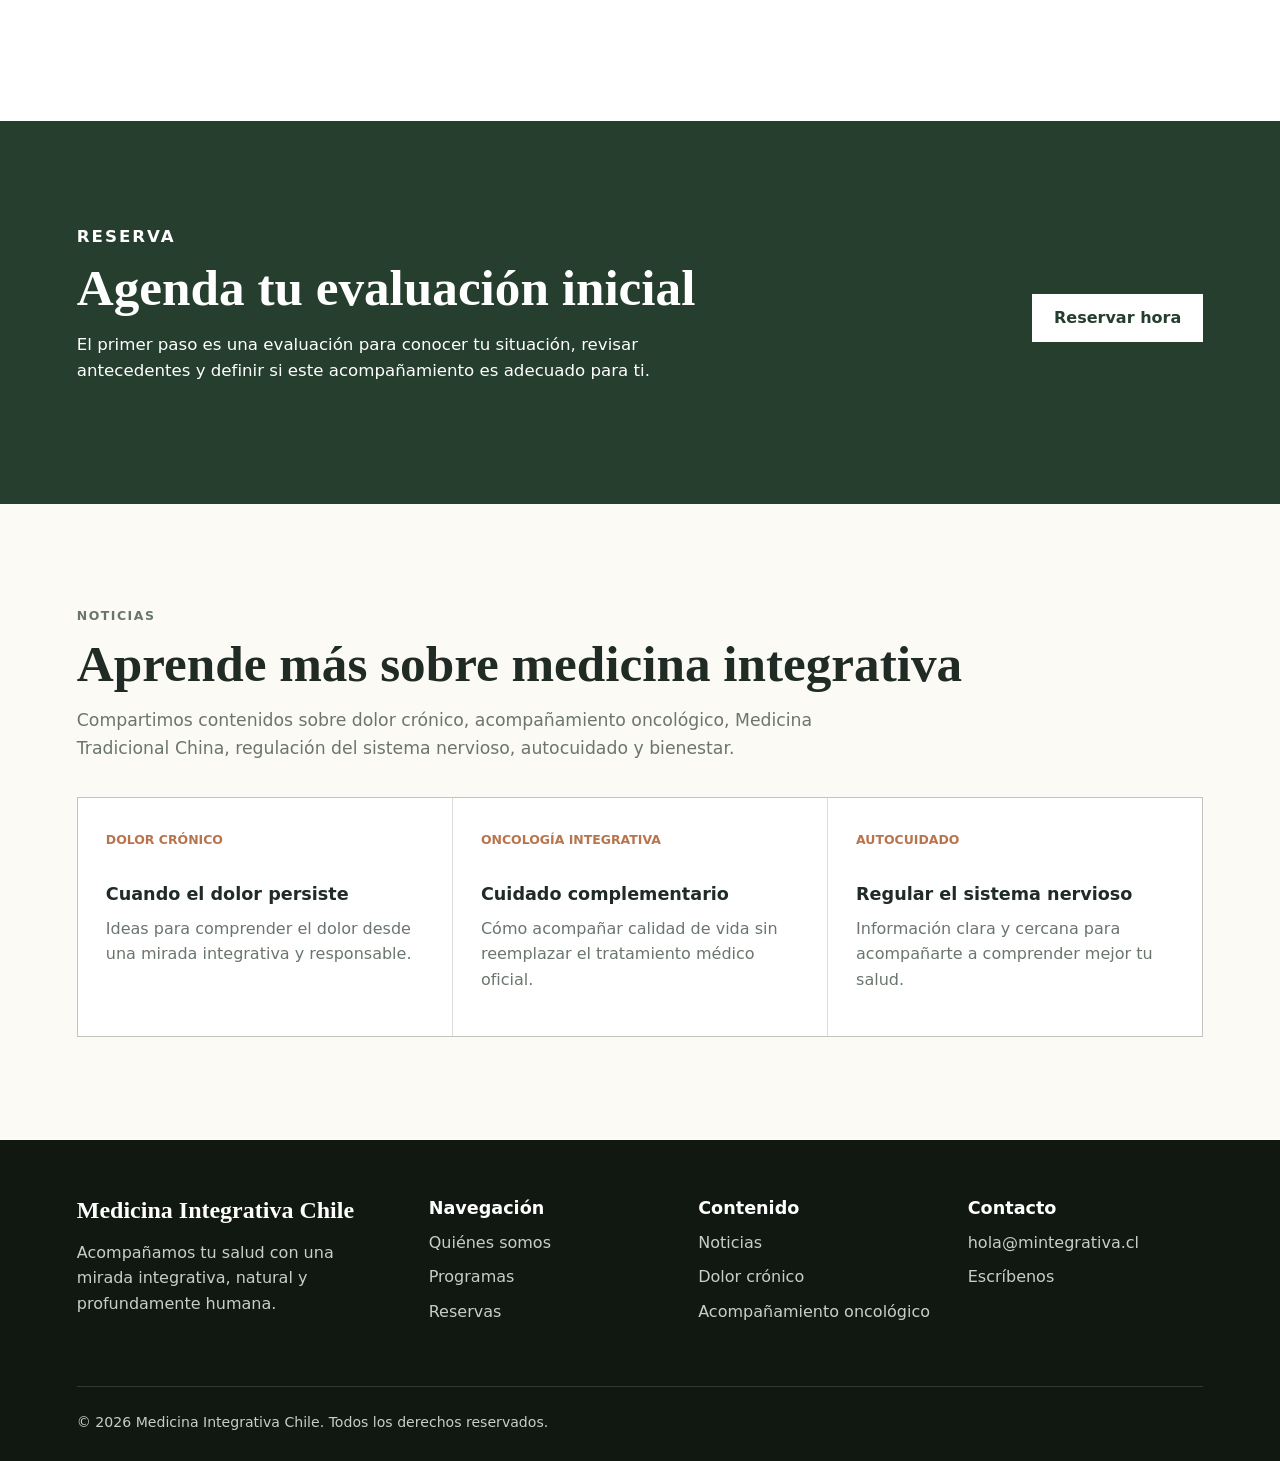
==== commit 6695ec48: "nueva versión" ====
--- a/index.html
+++ b/index.html
@@ -3,16 +3,16 @@
   <head>
     <meta charset="utf-8">
     <meta name="viewport" content="width=device-width, initial-scale=1">
-    <meta name="description" content="Terapias integrales, medicina oriental y bienestar natural.">
-    <title>Terapias Integrales | Bienestar Natural</title>
+    <meta name="description" content="Medicina Integrativa Chile: programas para dolor crónico y acompañamiento oncológico integrativo.">
+    <title>Medicina Integrativa Chile | Dolor crónico y acompañamiento oncológico</title>
     <link rel="preconnect" href="https://images.unsplash.com">
     <link rel="stylesheet" href="styles.css">
   </head>
   <body>
     <header class="site-header">
-      <a class="brand" href="index.html" aria-label="Ir al inicio">
-        <span class="brand-mark">N</span>
-        <span class="brand-text">Nombre Marca</span>
+      <a class="brand brand-logo" href="index.html" aria-label="Medicina Integrativa Chile">
+        <img src="assets/logo-medicina-integrativa-chile.jpeg" alt="Logo Medicina Integrativa Chile">
+        <span class="brand-text">Medicina Integrativa Chile</span>
       </a>
 
       <button class="menu-toggle" type="button" aria-expanded="false" aria-controls="site-nav">
@@ -24,179 +24,179 @@
 
       <nav class="site-nav" id="site-nav" aria-label="Navegación principal">
         <a href="index.html">Inicio</a>
-        <a href="experiencia.html">Experiencia</a>
-        <div class="nav-group">
-          <button class="nav-parent" type="button" aria-expanded="false">Terapias</button>
-          <div class="submenu">
-            <a href="terapias.html#acupuntura">Acupuntura</a>
-            <a href="terapias.html#moxibustion">Moxibustión</a>
-            <a href="terapias.html#ventosas">Ventosaterapia</a>
-            <a href="terapias.html#tuina">Tuina</a>
-            <a href="terapias.html#flores">Flores de Bach</a>
-            <a href="terapias.html#iriologia">Iriología</a>
-            <a href="terapias.html#bioenergetica">Medicina Bioenergética</a>
-            <a href="terapias.html#mindfulness">Meditación y Mindfulness</a>
-          </div>
-        </div>
+        <a href="quienes-somos.html">Quiénes somos</a>
+        <a href="programas.html">Programas</a>
         <a href="reservas.html">Reservas</a>
-        <a href="cursos.html">Cursos</a>
-        <a href="webinars.html">Webinars</a>
-        <a href="blog.html">Blog</a>
-        <a href="lifestyle.html">Lifestyle</a>
+        <a href="noticias.html">Noticias</a>
         <a href="contacto.html">Contacto</a>
       </nav>
     </header>
 
     <main>
-      <section class="hero" id="inicio">
-        <div class="hero-copy">
-          <p class="eyebrow">El poder de la naturaleza</p>
-          <h1>Bienestar integral al servicio de tu salud</h1>
-          <p>
-            Un espacio de terapias complementarias inspirado en la medicina oriental,
-            el equilibrio emocional y el cuidado preventivo.
-          </p>
-          <a class="button" href="reservas.html">Reservar hora</a>
-        </div>
-      </section>
-
-      <section class="intro section" id="experiencia">
+      <section class="home-hero" id="inicio">
+        <div class="home-hero-copy">
+          <p class="eyebrow">Medicina integrativa responsable</p>
+          <h1>Medicina integrativa para dolor crónico y acompañamiento oncológico</h1>
+          <p>
+            Acompañamos a personas que buscan aliviar el dolor, cuidar su salud y mejorar su calidad de vida
+            desde una mirada integrativa, natural y responsable.
+          </p>
+          <div class="hero-actions">
+            <a class="button" href="reservas.html">Agendar evaluación inicial</a>
+            <a class="button button-outline" href="programas.html">Conocer programas</a>
+          </div>
+        </div>
+        <div class="home-hero-media">
+          <img src="https://images.unsplash.com/photo-1519823551278-64ac92734fb1?auto=format&fit=crop&w=1000&q=82" alt="Atención terapéutica en un espacio tranquilo">
+        </div>
+      </section>
+
+      <section class="intro section" id="presentacion">
         <div class="section-media">
-          <img src="https://images.unsplash.com/photo-1501004318641-b39e6451bec6?auto=format&fit=crop&w=1200&q=80" alt="Hierbas verdes iluminadas por luz natural">
+          <img src="https://images.unsplash.com/photo-1515377905703-c4788e51af15?auto=format&fit=crop&w=1200&q=80" alt="Sala luminosa de atención y bienestar">
         </div>
         <div class="section-copy">
-          <p class="eyebrow">Terapias integrales</p>
-          <h2>Cuerpo, mente y naturaleza trabajando en conjunto</h2>
-          <p>
-            Acompañamos procesos de salud desde una mirada holística, combinando
-            técnicas tradicionales, hábitos conscientes y recursos naturales para
-            apoyar el bienestar físico, mental y emocional.
-          </p>
-          <p>
-            La estructura está pensada para presentar experiencia, terapias,
-            cursos, reservas y contenido educativo en una sola página clara.
-          </p>
-        </div>
-      </section>
-
-      <section class="featured section" id="cursos">
+          <p class="eyebrow">Un espacio de salud integrativa</p>
+          <h2>Acompañamiento natural, profesional y humano</h2>
+          <p>
+            Medicina Integrativa Chile está enfocado en personas con dolor crónico o procesos oncológicos que
+            buscan un acompañamiento claro, responsable y cercano.
+          </p>
+          <p>
+            Nuestro trabajo no se basa en terapias aisladas, sino en programas de salud integrativa con evaluación,
+            acompañamiento y seguimiento. Cada proceso se adapta a la historia, condición y necesidades de cada persona.
+          </p>
+          <p>
+            Integramos evaluación médica, Medicina Tradicional China y terapias naturales complementarias, sumando
+            otros apoyos profesionales cuando el proceso lo requiere.
+          </p>
+        </div>
+      </section>
+
+      <section class="programs-home section" id="programas">
+        <p class="eyebrow">Nuestros programas de salud</p>
+        <h2>Dos caminos principales de acompañamiento</h2>
+        <p class="section-lead">
+          Acompañamos a personas que buscan una mirada más integral, natural y responsable para mejorar su calidad de vida.
+        </p>
+        <div class="program-card-grid">
+          <article class="program-card">
+            <img src="https://images.unsplash.com/photo-1544161515-4ab6ce6db874?auto=format&fit=crop&w=900&q=80" alt="Terapia corporal en ambiente sereno">
+            <div>
+              <span>Dolor crónico</span>
+              <h3>Programa Integrativo para Dolor Crónico</h3>
+              <p>
+                Para personas con dolor persistente, tensión, inflamación, fibromialgia, cefaleas, migrañas,
+                dolor lumbar, dolor cervical, bruxismo o molestias asociadas a sobrecarga del sistema nervioso.
+              </p>
+              <a class="text-link" href="programas.html#dolor-cronico">Ver programa</a>
+            </div>
+          </article>
+          <article class="program-card">
+            <img src="https://images.unsplash.com/photo-1516302752625-fcc3c50ae61f?auto=format&fit=crop&w=900&q=80" alt="Manos acompañando con delicadeza">
+            <div>
+              <span>Acompañamiento oncológico</span>
+              <h3>Programa de Acompañamiento Oncológico Integrativo</h3>
+              <p>
+                Apoyo complementario para cuidar calidad de vida, energía, descanso, sistema inmune y bienestar emocional.
+                No reemplaza el tratamiento médico oficial: lo complementa desde una mirada responsable.
+              </p>
+              <a class="text-link" href="programas.html#acompanamiento-oncologico">Ver programa</a>
+            </div>
+          </article>
+        </div>
+      </section>
+
+      <section class="process section soft-band">
+        <p class="eyebrow">Cómo funciona</p>
+        <h2>Un camino claro y acompañado</h2>
+        <div class="step-grid">
+          <article><span>01</span><h3>Evaluación inicial</h3><p>Conocemos tu caso, antecedentes, tratamientos actuales, exámenes disponibles y necesidades principales.</p></article>
+          <article><span>02</span><h3>Plan integrativo</h3><p>Definimos un acompañamiento personalizado con medicina integrativa y terapias complementarias según tu caso.</p></article>
+          <article><span>03</span><h3>Ciclo terapéutico</h3><p>Inicias sesiones orientadas a aliviar, regular y acompañar tu salud de forma progresiva.</p></article>
+          <article><span>04</span><h3>Seguimiento</h3><p>Revisamos evolución y sumamos otros apoyos profesionales solo cuando corresponde.</p></article>
+        </div>
+      </section>
+
+      <section class="featured section">
         <div class="featured-copy">
-          <p class="eyebrow">Curso destacado</p>
-          <h2>Programa de formación en terapia floral</h2>
-          <p>
-            Un bloque destacado para cursos, certificaciones o programas
-            intensivos. Puedes usarlo para explicar objetivos, modalidad,
-            fechas y beneficios principales.
-          </p>
-          <a class="text-link" href="contacto.html">Solicitar información</a>
-        </div>
-        <img src="https://images.unsplash.com/photo-1544161515-4ab6ce6db874?auto=format&fit=crop&w=1100&q=80" alt="Elementos de bienestar y terapia natural sobre una mesa">
-      </section>
-
-      <section class="services section" id="terapias">
-        <p class="eyebrow">Servicios</p>
-        <h2>Terapias y acompañamientos</h2>
-        <div class="service-grid">
-          <a class="service-card" id="acupuntura" href="terapias.html#acupuntura">
-            <span>01</span>
-            <h3>Acupuntura</h3>
-            <p>Estimulación de puntos específicos para apoyar equilibrio y alivio.</p>
-          </a>
-          <a class="service-card" id="moxibustion" href="terapias.html#moxibustion">
-            <span>02</span>
-            <h3>Moxibustión</h3>
-            <p>Aplicación de calor terapéutico con enfoque tradicional oriental.</p>
-          </a>
-          <a class="service-card" id="ventosas" href="terapias.html#ventosas">
-            <span>03</span>
-            <h3>Ventosaterapia</h3>
-            <p>Técnica de succión para favorecer circulación y recuperación.</p>
-          </a>
-          <a class="service-card" id="tuina" href="terapias.html#tuina">
-            <span>04</span>
-            <h3>Tuina</h3>
-            <p>Masaje terapéutico chino orientado a desbloquear tensión corporal.</p>
-          </a>
-          <a class="service-card" id="flores" href="terapias.html#flores">
-            <span>05</span>
-            <h3>Flores de Bach</h3>
-            <p>Acompañamiento emocional con esencias florales personalizadas.</p>
-          </a>
-          <a class="service-card" id="iriologia" href="terapias.html#iriologia">
-            <span>06</span>
-            <h3>Iriología</h3>
-            <p>Observación integrativa como apoyo para conocer tendencias del organismo.</p>
-          </a>
-          <a class="service-card" id="bioenergetica" href="terapias.html#bioenergetica">
-            <span>07</span>
-            <h3>Medicina Bioenergética</h3>
-            <p>Trabajo terapéutico centrado en balance energético y bienestar general.</p>
-          </a>
-          <a class="service-card" id="mindfulness" href="terapias.html#mindfulness">
-            <span>08</span>
-            <h3>Meditación y Mindfulness</h3>
-            <p>Prácticas de atención plena para regulación, calma y presencia.</p>
-          </a>
-        </div>
+          <p class="eyebrow">Nuestro enfoque</p>
+          <h2>Medicina integrativa, no terapias aisladas</h2>
+          <p>
+            Entendemos que la salud necesita una mirada amplia, pero también clara y responsable. Por eso trabajamos
+            con programas que reúnen evaluación médica, Medicina Tradicional China y terapias naturales complementarias
+            dentro de un proceso personalizado.
+          </p>
+          <p>
+            Nuestro objetivo es apoyar la calidad de vida, aliviar el dolor, regular el sistema nervioso y acompañar
+            la salud desde una mirada natural, profesional y humana.
+          </p>
+        </div>
+        <img src="https://images.unsplash.com/photo-1501004318641-b39e6451bec6?auto=format&fit=crop&w=1100&q=80" alt="Plantas y elementos naturales sobrios">
+      </section>
+
+      <section class="team-preview section" id="equipo">
+        <div>
+          <p class="eyebrow">Equipo</p>
+          <h2>Un equipo al servicio de tu salud</h2>
+          <p>
+            Profesionales y terapeutas participan según la necesidad de cada proceso, evitando intervenciones
+            innecesarias y priorizando un acompañamiento cuidadoso y responsable.
+          </p>
+        </div>
+        <a class="button" href="quienes-somos.html">Conocer equipo</a>
       </section>
 
       <section class="booking section" id="reservas">
         <div>
-          <p class="eyebrow">Reservas</p>
-          <h2>Agenda una sesión o consulta inicial</h2>
-          <p>Conecta este botón con Calendly, WhatsApp, un formulario o el sistema de reservas que prefieras.</p>
-        </div>
-        <a class="button button-light" href="https://wa.me/56900000000">Escribir por WhatsApp</a>
-      </section>
-
-      <section class="journal section" id="blog">
-        <p class="eyebrow">Blog</p>
-        <h2>Educación para una vida más consciente</h2>
+          <p class="eyebrow">Reserva</p>
+          <h2>Agenda tu evaluación inicial</h2>
+          <p>
+            El primer paso es una evaluación para conocer tu situación, revisar antecedentes y definir si este
+            acompañamiento es adecuado para ti.
+          </p>
+        </div>
+        <a class="button button-light" href="reservas.html">Reservar hora</a>
+      </section>
+
+      <section class="journal section" id="noticias">
+        <p class="eyebrow">Noticias</p>
+        <h2>Aprende más sobre medicina integrativa</h2>
+        <p class="section-lead">
+          Compartimos contenidos sobre dolor crónico, acompañamiento oncológico, Medicina Tradicional China,
+          regulación del sistema nervioso, autocuidado y bienestar.
+        </p>
         <div class="journal-grid">
-          <article>
-            <span>Guía</span>
-            <h3>Cómo preparar tu primera sesión</h3>
-            <p>Un espacio para artículos introductorios, recomendaciones y preguntas frecuentes.</p>
-          </article>
-          <article>
-            <span>Hábitos</span>
-            <h3>Rituales simples de bienestar</h3>
-            <p>Contenido breve para sostener el cuidado cotidiano entre una sesión y otra.</p>
-          </article>
-          <article>
-            <span>Naturaleza</span>
-            <h3>Bienestar al aire libre</h3>
-            <p>Ideas para conectar terapias, movimiento suave y experiencias en la naturaleza.</p>
-          </article>
+          <article><span>Dolor crónico</span><h3>Cuando el dolor persiste</h3><p>Ideas para comprender el dolor desde una mirada integrativa y responsable.</p></article>
+          <article><span>Oncología integrativa</span><h3>Cuidado complementario</h3><p>Cómo acompañar calidad de vida sin reemplazar el tratamiento médico oficial.</p></article>
+          <article><span>Autocuidado</span><h3>Regular el sistema nervioso</h3><p>Información clara y cercana para acompañarte a comprender mejor tu salud.</p></article>
         </div>
       </section>
     </main>
 
     <footer class="site-footer" id="contacto">
       <div>
-        <h2>Nombre Marca</h2>
-        <p>Bienestar natural, educación y terapias complementarias.</p>
-      </div>
-      <div>
-        <h3>Terapias</h3>
-        <a href="terapias.html#acupuntura">Acupuntura</a>
-        <a href="terapias.html#moxibustion">Moxibustión</a>
-        <a href="terapias.html#flores">Flores de Bach</a>
-        <a href="terapias.html#mindfulness">Mindfulness</a>
-      </div>
-      <div id="lifestyle">
-        <h3>Lifestyle</h3>
-        <a href="lifestyle.html">Baños de bosque</a>
-        <a href="lifestyle.html">Caminatas libres</a>
-        <a href="lifestyle.html">Retiro de bienestar</a>
-      </div>
-      <div id="webinars">
-        <h3>Soporte</h3>
-        <a href="mailto:hola@tudominio.com">hola@tudominio.com</a>
-        <a href="#">Términos y condiciones</a>
-        <a href="#">Políticas de datos</a>
-      </div>
-      <p class="copyright">© 2026 Nombre Marca. Todos los derechos reservados.</p>
+        <h2>Medicina Integrativa Chile</h2>
+        <p>Acompañamos tu salud con una mirada integrativa, natural y profundamente humana.</p>
+      </div>
+      <div>
+        <h3>Navegación</h3>
+        <a href="quienes-somos.html">Quiénes somos</a>
+        <a href="programas.html">Programas</a>
+        <a href="reservas.html">Reservas</a>
+      </div>
+      <div>
+        <h3>Contenido</h3>
+        <a href="noticias.html">Noticias</a>
+        <a href="programas.html#dolor-cronico">Dolor crónico</a>
+        <a href="programas.html#acompanamiento-oncologico">Acompañamiento oncológico</a>
+      </div>
+      <div>
+        <h3>Contacto</h3>
+        <a href="mailto:hola@mintegrativa.cl">hola@mintegrativa.cl</a>
+        <a href="contacto.html">Escríbenos</a>
+      </div>
+      <p class="copyright">© 2026 Medicina Integrativa Chile. Todos los derechos reservados.</p>
     </footer>
 
     <script src="script.js"></script>
--- a/styles.css
+++ b/styles.css
@@ -87,6 +87,14 @@
   font-size: 0.88rem;
 }
 
+.brand-logo img {
+  width: 58px;
+  height: 58px;
+  object-fit: cover;
+  border-radius: 50%;
+  border: 1px solid rgba(31, 43, 36, 0.12);
+}
+
 .site-nav {
   display: flex;
   align-items: center;
@@ -189,6 +197,64 @@
 
 .hero-copy {
   width: min(760px, 100%);
+}
+
+.home-hero {
+  display: grid;
+  grid-template-columns: minmax(320px, 0.95fr) minmax(320px, 0.85fr);
+  gap: clamp(32px, 6vw, 84px);
+  align-items: center;
+  min-height: calc(100vh - 80px);
+  padding: clamp(54px, 8vw, 104px) clamp(20px, 6vw, 86px);
+  background: linear-gradient(120deg, #fbfaf5 0%, #f2efe5 52%, #e7eee5 100%);
+}
+
+.home-hero-copy h1 {
+  color: var(--leaf-dark);
+  font-size: clamp(2.7rem, 6.6vw, 6.4rem);
+}
+
+.home-hero-copy p:not(.eyebrow) {
+  max-width: 720px;
+  color: var(--muted);
+  font-size: clamp(1rem, 1.5vw, 1.2rem);
+}
+
+.home-hero-media {
+  position: relative;
+}
+
+.home-hero-media::before {
+  content: "";
+  position: absolute;
+  inset: 24px -18px -24px 18px;
+  border: 1px solid rgba(38, 62, 45, 0.18);
+}
+
+.home-hero-media img {
+  position: relative;
+  width: 100%;
+  aspect-ratio: 4 / 5;
+  object-fit: cover;
+  box-shadow: var(--shadow);
+}
+
+.hero-actions {
+  display: flex;
+  flex-wrap: wrap;
+  gap: 12px;
+  margin-top: 26px;
+}
+
+.button-outline {
+  background: transparent;
+  color: var(--leaf-dark);
+  border: 1px solid rgba(38, 62, 45, 0.35);
+}
+
+.button-outline:hover {
+  background: var(--leaf-dark);
+  color: #fff;
 }
 
 .eyebrow {
@@ -309,6 +375,62 @@
   background: #fff;
 }
 
+.section-lead {
+  max-width: 820px;
+  color: var(--muted);
+  font-size: 1.08rem;
+}
+
+.programs-home {
+  background: #fff;
+}
+
+.program-card-grid {
+  display: grid;
+  grid-template-columns: repeat(2, minmax(0, 1fr));
+  gap: 1px;
+  margin-top: 36px;
+  background: var(--line);
+  border: 1px solid var(--line);
+}
+
+.program-card {
+  display: grid;
+  grid-template-rows: auto 1fr;
+  background: #fff;
+}
+
+.program-card img {
+  width: 100%;
+  aspect-ratio: 3 / 2;
+  object-fit: cover;
+}
+
+.program-card div {
+  padding: 30px;
+}
+
+.program-card span,
+.step-grid span,
+.program-detail-list span {
+  color: var(--clay);
+  font-size: 0.78rem;
+  font-weight: 850;
+  text-transform: uppercase;
+}
+
+.program-card h3 {
+  margin-top: 14px;
+  font-family: Georgia, "Times New Roman", serif;
+  font-size: clamp(1.65rem, 3vw, 2.6rem);
+}
+
+.program-card p,
+.step-grid p,
+.program-detail-list p {
+  color: var(--muted);
+}
+
 .services > h2 {
   max-width: 800px;
 }
@@ -352,6 +474,166 @@
   gap: 28px;
   background: var(--leaf-dark);
   color: #fff;
+}
+
+.team-preview {
+  display: flex;
+  align-items: center;
+  justify-content: space-between;
+  gap: 28px;
+  background: #fff;
+}
+
+.team-preview p {
+  max-width: 760px;
+  color: var(--muted);
+}
+
+.step-grid {
+  display: grid;
+  grid-template-columns: repeat(4, minmax(0, 1fr));
+  gap: 1px;
+  margin-top: 34px;
+  background: var(--line);
+  border: 1px solid var(--line);
+}
+
+.step-grid article {
+  min-height: 250px;
+  padding: 28px;
+  background: #fff;
+}
+
+.step-grid h3 {
+  margin-top: 42px;
+}
+
+.program-detail-list {
+  display: grid;
+  grid-template-columns: repeat(2, minmax(0, 1fr));
+  gap: 1px;
+  background: var(--line);
+  border: 1px solid var(--line);
+}
+
+.program-detail-list article {
+  padding: clamp(28px, 5vw, 54px);
+  background: #fff;
+}
+
+.program-detail-list h2 {
+  margin-top: 18px;
+  font-size: clamp(2rem, 4vw, 3.8rem);
+}
+
+.content-columns {
+  display: grid;
+  grid-template-columns: minmax(280px, 1fr) minmax(280px, 0.85fr);
+  gap: clamp(28px, 5vw, 70px);
+  align-items: start;
+}
+
+.content-columns p {
+  max-width: 760px;
+  color: var(--muted);
+  font-size: 1.05rem;
+}
+
+.list-panel {
+  padding: 28px;
+  background: #fff;
+  border: 1px solid var(--line);
+  box-shadow: var(--shadow);
+}
+
+.check-list {
+  display: grid;
+  gap: 12px;
+  margin: 18px 0 0;
+  padding: 0;
+  list-style: none;
+}
+
+.check-list li {
+  position: relative;
+  padding-left: 28px;
+  color: var(--muted);
+}
+
+.check-list li::before {
+  content: "";
+  position: absolute;
+  left: 0;
+  top: 0.45em;
+  width: 10px;
+  height: 10px;
+  border-radius: 50%;
+  background: var(--clay);
+}
+
+.benefit-grid,
+.tool-grid {
+  display: grid;
+  grid-template-columns: repeat(4, minmax(0, 1fr));
+  gap: 1px;
+  margin-top: 34px;
+  background: var(--line);
+  border: 1px solid var(--line);
+}
+
+.benefit-grid article,
+.tool-grid span {
+  min-height: 150px;
+  padding: 26px;
+  background: #fff;
+  color: var(--muted);
+  font-weight: 750;
+}
+
+.tool-grid span {
+  display: grid;
+  align-content: end;
+  color: var(--leaf-dark);
+}
+
+.warning-band {
+  display: grid;
+  grid-template-columns: minmax(260px, 0.75fr) minmax(300px, 1.25fr);
+  gap: clamp(24px, 5vw, 70px);
+  background: #fff7e8;
+  border-top: 1px solid rgba(184, 117, 77, 0.3);
+  border-bottom: 1px solid rgba(184, 117, 77, 0.3);
+}
+
+.warning-band p:last-child {
+  color: #73543d;
+  font-size: 1.02rem;
+}
+
+.closing-line {
+  max-width: 820px;
+  margin: 36px 0 0;
+  color: var(--leaf-dark);
+  font-family: Georgia, "Times New Roman", serif;
+  font-size: clamp(1.4rem, 3vw, 2.4rem);
+  line-height: 1.15;
+}
+
+.reserve-first {
+  align-items: stretch;
+}
+
+.map-frame {
+  margin-top: 28px;
+  border: 1px solid var(--line);
+  box-shadow: var(--shadow);
+}
+
+.map-frame iframe {
+  display: block;
+  width: 100%;
+  min-height: 420px;
+  border: 0;
 }
 
 .journal {
@@ -721,12 +1003,14 @@
 }
 
 .contact-form input,
-.contact-form textarea {
+.contact-form textarea,
+.contact-form select {
   width: 100%;
   border: 1px solid var(--line);
   padding: 13px 14px;
   color: var(--ink);
   font: inherit;
+  background: #fff;
 }
 
 .site-footer {
@@ -806,11 +1090,22 @@
 
   .intro,
   .featured,
+  .home-hero,
+  .content-columns,
+  .warning-band,
   .insight-layout,
   .contact-layout {
     grid-template-columns: 1fr;
   }
 
+  .home-hero {
+    min-height: auto;
+  }
+
+  .home-hero-media img {
+    aspect-ratio: 16 / 11;
+  }
+
   .featured img {
     order: -1;
     aspect-ratio: 16 / 10;
@@ -821,6 +1116,11 @@
   }
 
   .journal-grid,
+  .program-card-grid,
+  .step-grid,
+  .program-detail-list,
+  .benefit-grid,
+  .tool-grid,
   .pricing-grid,
   .course-list,
   .event-grid,
@@ -847,6 +1147,11 @@
     display: none;
   }
 
+  .brand-logo img {
+    width: 50px;
+    height: 50px;
+  }
+
   .hero {
     min-height: 76vh;
   }
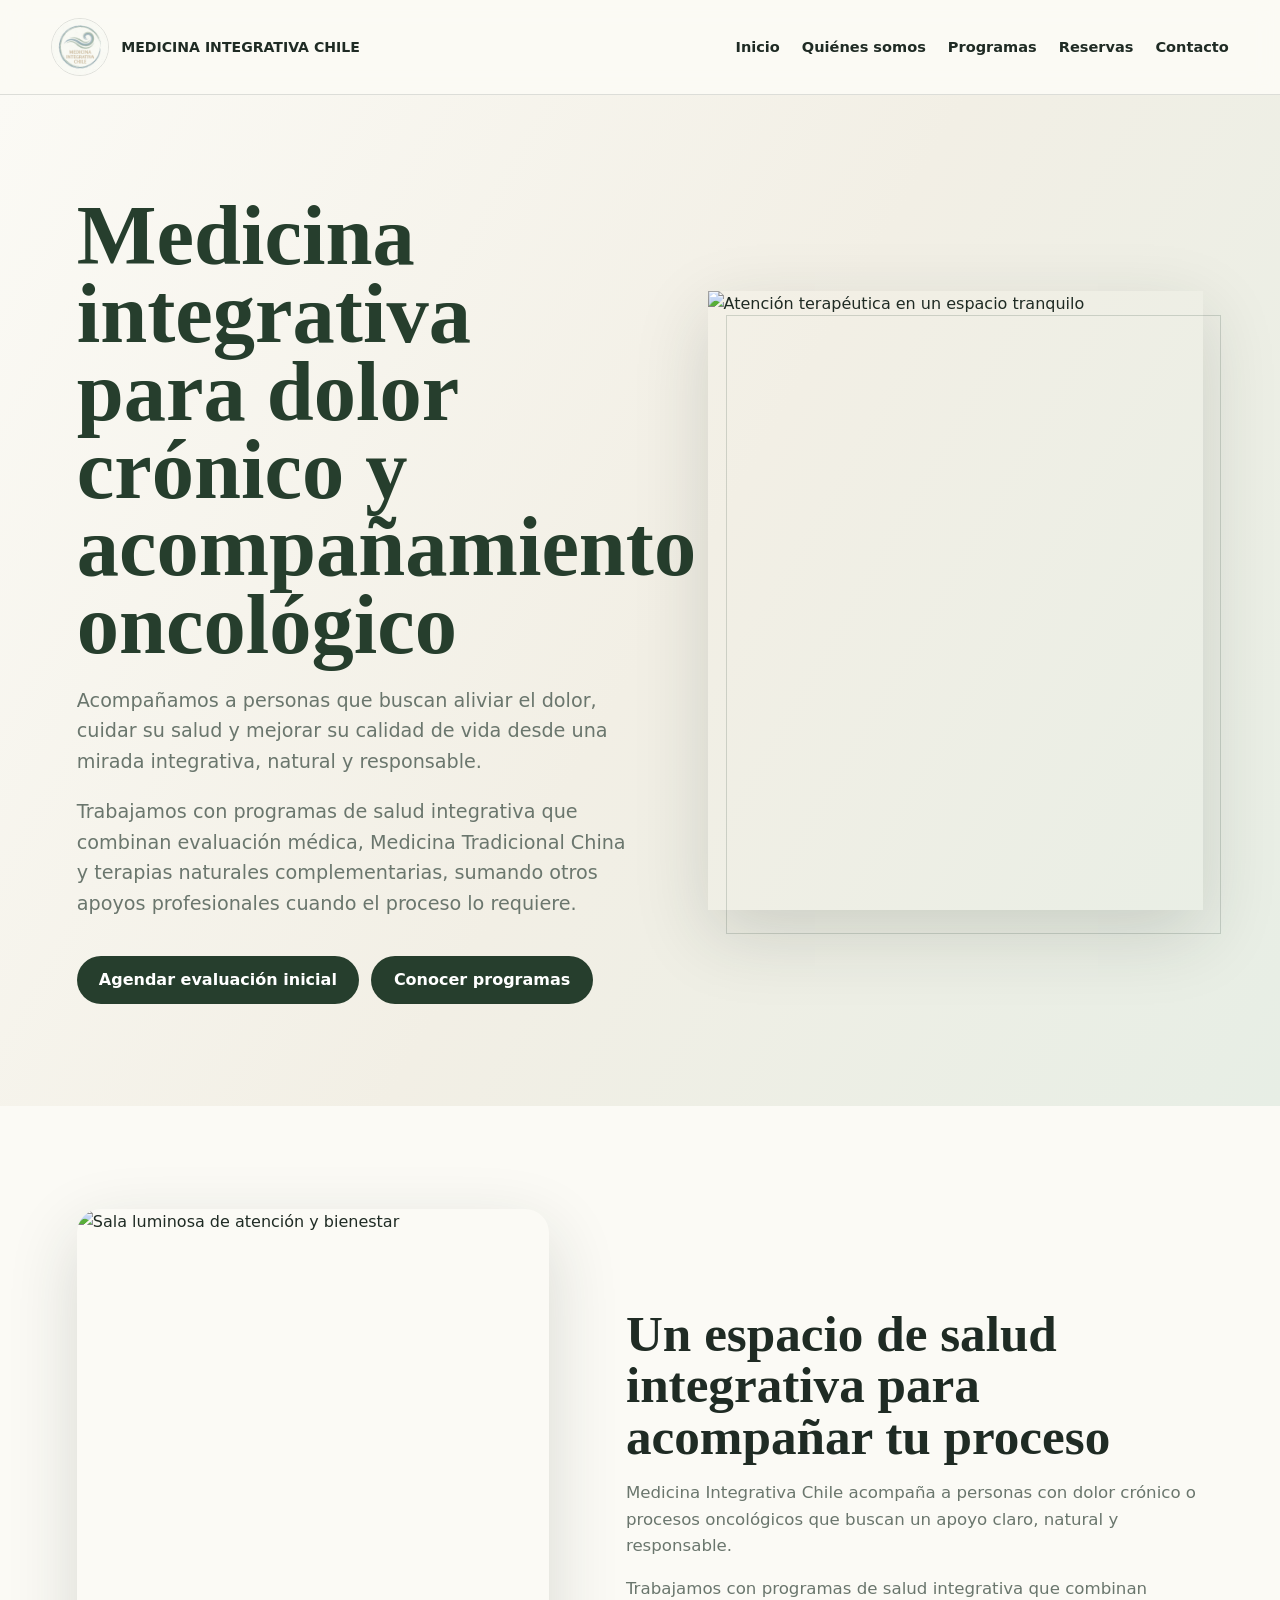
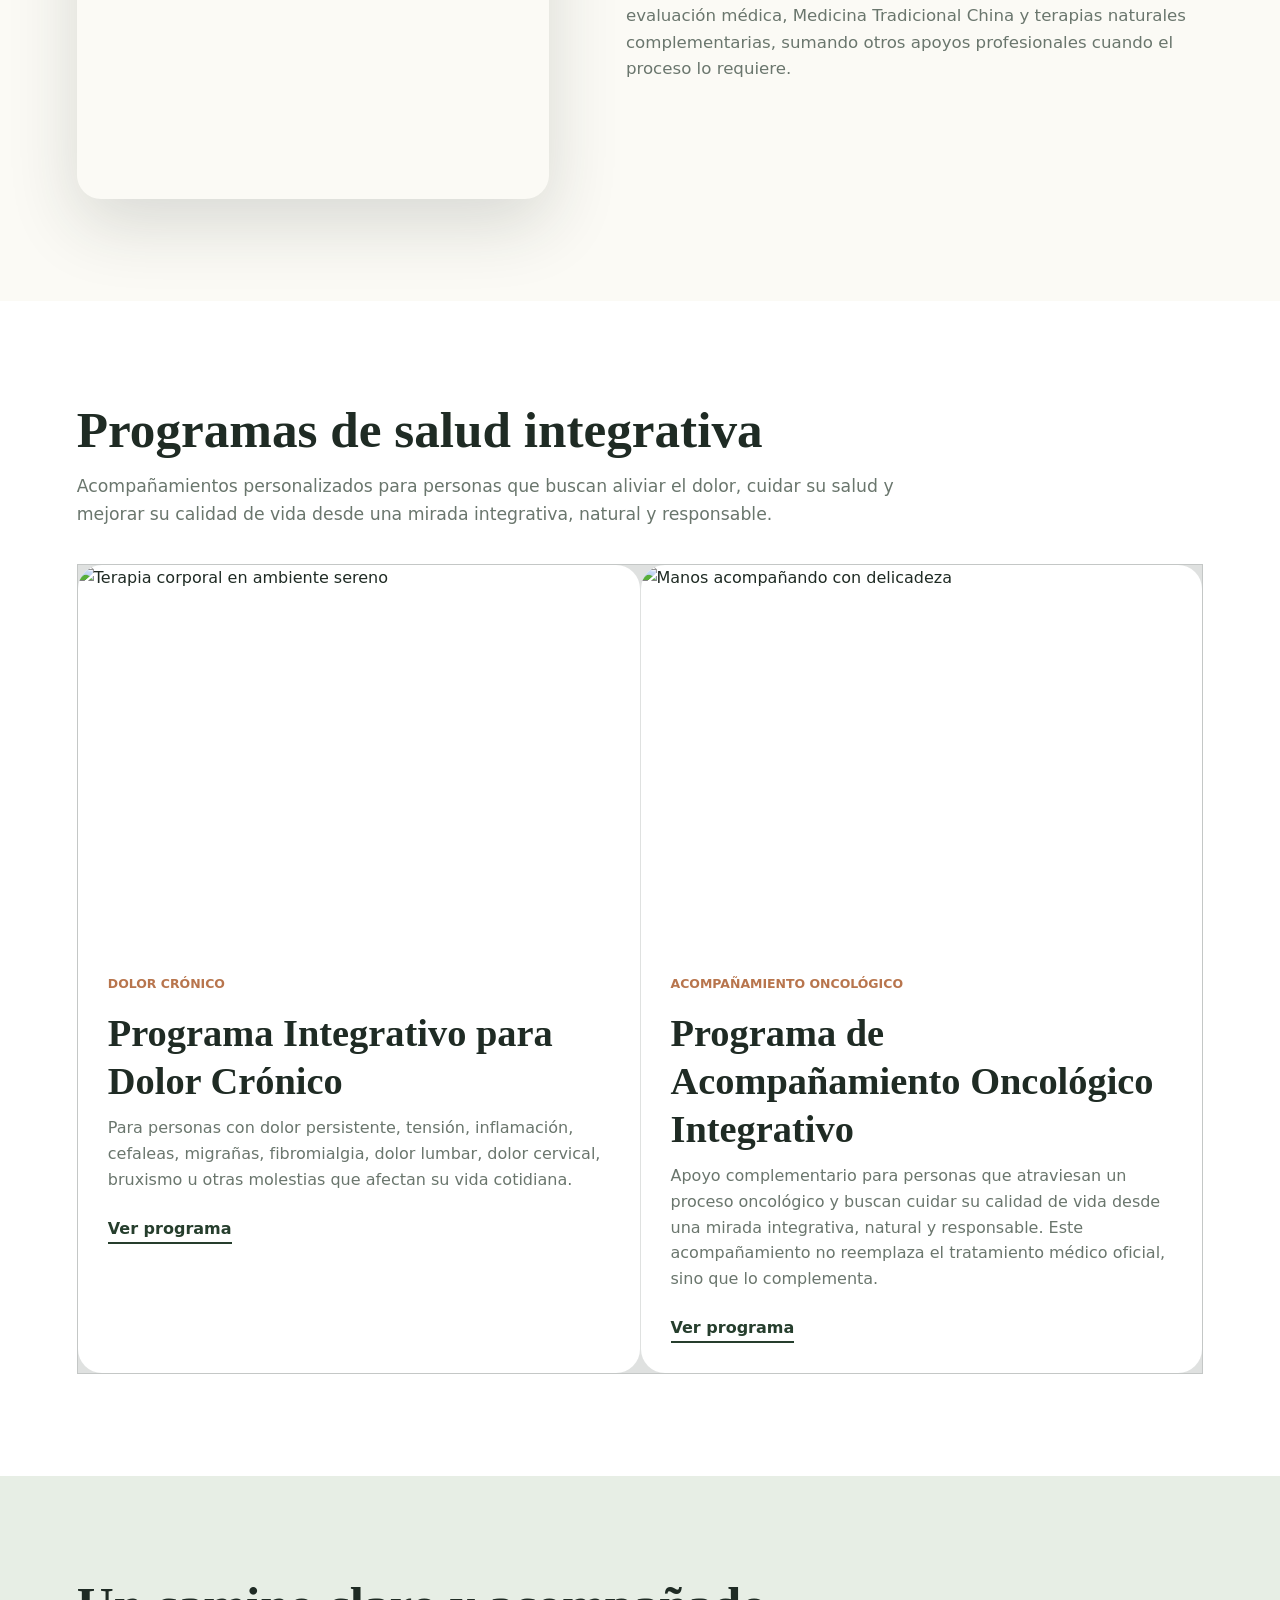
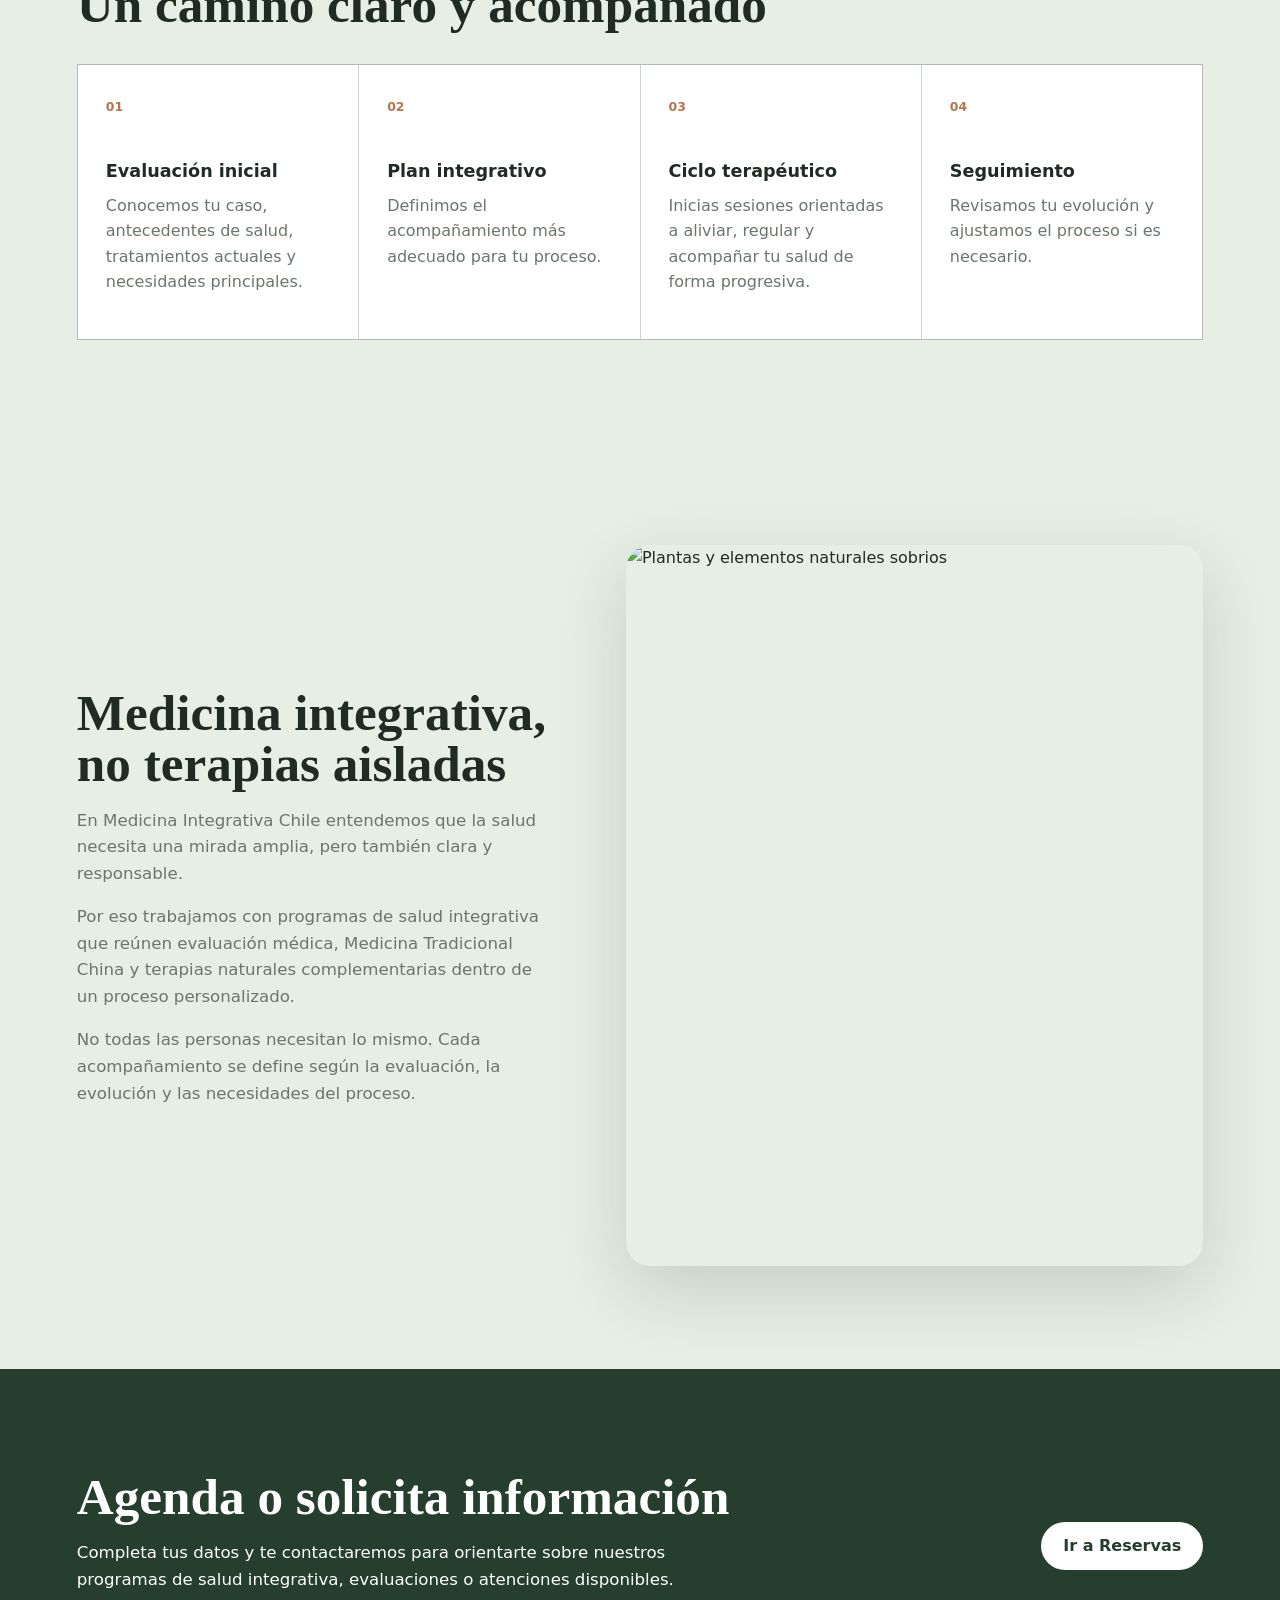
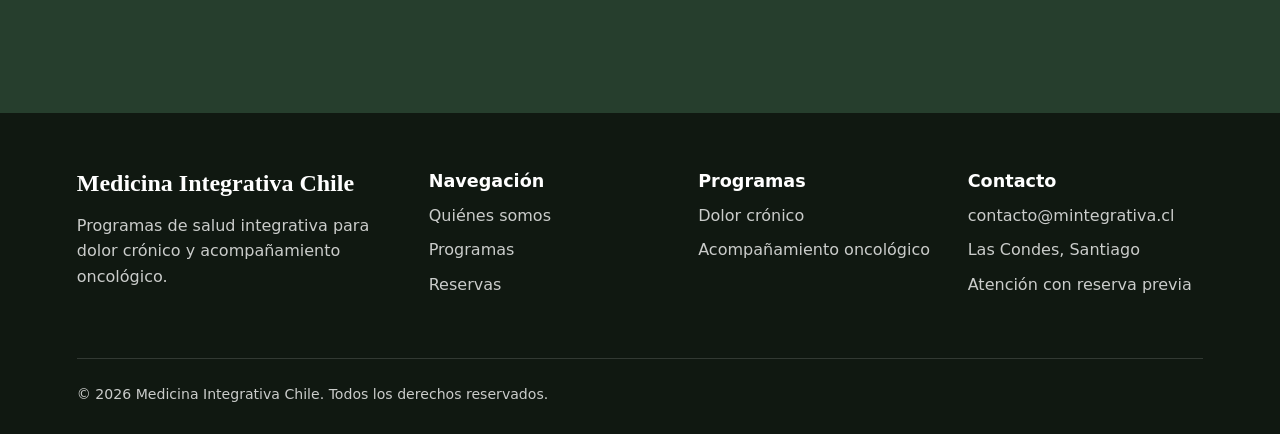
==== commit ac60bb2e: "nueva version" ====
--- a/index.html
+++ b/index.html
@@ -27,7 +27,6 @@
         <a href="quienes-somos.html">Quiénes somos</a>
         <a href="programas.html">Programas</a>
         <a href="reservas.html">Reservas</a>
-        <a href="noticias.html">Noticias</a>
         <a href="contacto.html">Contacto</a>
       </nav>
     </header>
@@ -37,10 +36,8 @@
         <div class="home-hero-copy">
           <p class="eyebrow">Medicina integrativa responsable</p>
           <h1>Medicina integrativa para dolor crónico y acompañamiento oncológico</h1>
-          <p>
-            Acompañamos a personas que buscan aliviar el dolor, cuidar su salud y mejorar su calidad de vida
-            desde una mirada integrativa, natural y responsable.
-          </p>
+          <p>Acompañamos a personas que buscan aliviar el dolor, cuidar su salud y mejorar su calidad de vida desde una mirada integrativa, natural y responsable.</p>
+          <p>Trabajamos con programas de salud integrativa que combinan evaluación médica, Medicina Tradicional China y terapias naturales complementarias, sumando otros apoyos profesionales cuando el proceso lo requiere.</p>
           <div class="hero-actions">
             <a class="button" href="reservas.html">Agendar evaluación inicial</a>
             <a class="button button-outline" href="programas.html">Conocer programas</a>
@@ -57,27 +54,17 @@
         </div>
         <div class="section-copy">
           <p class="eyebrow">Un espacio de salud integrativa</p>
-          <h2>Acompañamiento natural, profesional y humano</h2>
-          <p>
-            Medicina Integrativa Chile está enfocado en personas con dolor crónico o procesos oncológicos que
-            buscan un acompañamiento claro, responsable y cercano.
-          </p>
-          <p>
-            Nuestro trabajo no se basa en terapias aisladas, sino en programas de salud integrativa con evaluación,
-            acompañamiento y seguimiento. Cada proceso se adapta a la historia, condición y necesidades de cada persona.
-          </p>
-          <p>
-            Integramos evaluación médica, Medicina Tradicional China y terapias naturales complementarias, sumando
-            otros apoyos profesionales cuando el proceso lo requiere.
-          </p>
+          <h2>Un espacio de salud integrativa para acompañar tu proceso</h2>
+          <p>Medicina Integrativa Chile acompaña a personas con dolor crónico o procesos oncológicos que buscan un apoyo claro, natural y responsable.</p>
+          <p>Trabajamos con programas de salud integrativa que combinan evaluación médica, Medicina Tradicional China y terapias naturales complementarias, sumando otros apoyos profesionales cuando el proceso lo requiere.</p>
         </div>
       </section>
 
       <section class="programs-home section" id="programas">
         <p class="eyebrow">Nuestros programas de salud</p>
-        <h2>Dos caminos principales de acompañamiento</h2>
+        <h2>Programas de salud integrativa</h2>
         <p class="section-lead">
-          Acompañamos a personas que buscan una mirada más integral, natural y responsable para mejorar su calidad de vida.
+          Acompañamientos personalizados para personas que buscan aliviar el dolor, cuidar su salud y mejorar su calidad de vida desde una mirada integrativa, natural y responsable.
         </p>
         <div class="program-card-grid">
           <article class="program-card">
@@ -86,8 +73,7 @@
               <span>Dolor crónico</span>
               <h3>Programa Integrativo para Dolor Crónico</h3>
               <p>
-                Para personas con dolor persistente, tensión, inflamación, fibromialgia, cefaleas, migrañas,
-                dolor lumbar, dolor cervical, bruxismo o molestias asociadas a sobrecarga del sistema nervioso.
+                Para personas con dolor persistente, tensión, inflamación, cefaleas, migrañas, fibromialgia, dolor lumbar, dolor cervical, bruxismo u otras molestias que afectan su vida cotidiana.
               </p>
               <a class="text-link" href="programas.html#dolor-cronico">Ver programa</a>
             </div>
@@ -98,8 +84,7 @@
               <span>Acompañamiento oncológico</span>
               <h3>Programa de Acompañamiento Oncológico Integrativo</h3>
               <p>
-                Apoyo complementario para cuidar calidad de vida, energía, descanso, sistema inmune y bienestar emocional.
-                No reemplaza el tratamiento médico oficial: lo complementa desde una mirada responsable.
+                Apoyo complementario para personas que atraviesan un proceso oncológico y buscan cuidar su calidad de vida desde una mirada integrativa, natural y responsable. Este acompañamiento no reemplaza el tratamiento médico oficial, sino que lo complementa.
               </p>
               <a class="text-link" href="programas.html#acompanamiento-oncologico">Ver programa</a>
             </div>
@@ -111,10 +96,10 @@
         <p class="eyebrow">Cómo funciona</p>
         <h2>Un camino claro y acompañado</h2>
         <div class="step-grid">
-          <article><span>01</span><h3>Evaluación inicial</h3><p>Conocemos tu caso, antecedentes, tratamientos actuales, exámenes disponibles y necesidades principales.</p></article>
-          <article><span>02</span><h3>Plan integrativo</h3><p>Definimos un acompañamiento personalizado con medicina integrativa y terapias complementarias según tu caso.</p></article>
+          <article><span>01</span><h3>Evaluación inicial</h3><p>Conocemos tu caso, antecedentes de salud, tratamientos actuales y necesidades principales.</p></article>
+          <article><span>02</span><h3>Plan integrativo</h3><p>Definimos el acompañamiento más adecuado para tu proceso.</p></article>
           <article><span>03</span><h3>Ciclo terapéutico</h3><p>Inicias sesiones orientadas a aliviar, regular y acompañar tu salud de forma progresiva.</p></article>
-          <article><span>04</span><h3>Seguimiento</h3><p>Revisamos evolución y sumamos otros apoyos profesionales solo cuando corresponde.</p></article>
+          <article><span>04</span><h3>Seguimiento</h3><p>Revisamos tu evolución y ajustamos el proceso si es necesario.</p></article>
         </div>
       </section>
 
@@ -122,62 +107,27 @@
         <div class="featured-copy">
           <p class="eyebrow">Nuestro enfoque</p>
           <h2>Medicina integrativa, no terapias aisladas</h2>
-          <p>
-            Entendemos que la salud necesita una mirada amplia, pero también clara y responsable. Por eso trabajamos
-            con programas que reúnen evaluación médica, Medicina Tradicional China y terapias naturales complementarias
-            dentro de un proceso personalizado.
-          </p>
-          <p>
-            Nuestro objetivo es apoyar la calidad de vida, aliviar el dolor, regular el sistema nervioso y acompañar
-            la salud desde una mirada natural, profesional y humana.
-          </p>
+          <p>En Medicina Integrativa Chile entendemos que la salud necesita una mirada amplia, pero también clara y responsable.</p>
+          <p>Por eso trabajamos con programas de salud integrativa que reúnen evaluación médica, Medicina Tradicional China y terapias naturales complementarias dentro de un proceso personalizado.</p>
+          <p>No todas las personas necesitan lo mismo. Cada acompañamiento se define según la evaluación, la evolución y las necesidades del proceso.</p>
         </div>
         <img src="https://images.unsplash.com/photo-1501004318641-b39e6451bec6?auto=format&fit=crop&w=1100&q=80" alt="Plantas y elementos naturales sobrios">
-      </section>
-
-      <section class="team-preview section" id="equipo">
-        <div>
-          <p class="eyebrow">Equipo</p>
-          <h2>Un equipo al servicio de tu salud</h2>
-          <p>
-            Profesionales y terapeutas participan según la necesidad de cada proceso, evitando intervenciones
-            innecesarias y priorizando un acompañamiento cuidadoso y responsable.
-          </p>
-        </div>
-        <a class="button" href="quienes-somos.html">Conocer equipo</a>
       </section>
 
       <section class="booking section" id="reservas">
         <div>
           <p class="eyebrow">Reserva</p>
-          <h2>Agenda tu evaluación inicial</h2>
-          <p>
-            El primer paso es una evaluación para conocer tu situación, revisar antecedentes y definir si este
-            acompañamiento es adecuado para ti.
-          </p>
+          <h2>Agenda o solicita información</h2>
+          <p>Completa tus datos y te contactaremos para orientarte sobre nuestros programas de salud integrativa, evaluaciones o atenciones disponibles.</p>
         </div>
-        <a class="button button-light" href="reservas.html">Reservar hora</a>
-      </section>
-
-      <section class="journal section" id="noticias">
-        <p class="eyebrow">Noticias</p>
-        <h2>Aprende más sobre medicina integrativa</h2>
-        <p class="section-lead">
-          Compartimos contenidos sobre dolor crónico, acompañamiento oncológico, Medicina Tradicional China,
-          regulación del sistema nervioso, autocuidado y bienestar.
-        </p>
-        <div class="journal-grid">
-          <article><span>Dolor crónico</span><h3>Cuando el dolor persiste</h3><p>Ideas para comprender el dolor desde una mirada integrativa y responsable.</p></article>
-          <article><span>Oncología integrativa</span><h3>Cuidado complementario</h3><p>Cómo acompañar calidad de vida sin reemplazar el tratamiento médico oficial.</p></article>
-          <article><span>Autocuidado</span><h3>Regular el sistema nervioso</h3><p>Información clara y cercana para acompañarte a comprender mejor tu salud.</p></article>
-        </div>
+        <a class="button button-light" href="reservas.html">Ir a Reservas</a>
       </section>
     </main>
 
     <footer class="site-footer" id="contacto">
       <div>
         <h2>Medicina Integrativa Chile</h2>
-        <p>Acompañamos tu salud con una mirada integrativa, natural y profundamente humana.</p>
+        <p>Programas de salud integrativa para dolor crónico y acompañamiento oncológico.</p>
       </div>
       <div>
         <h3>Navegación</h3>
@@ -186,15 +136,15 @@
         <a href="reservas.html">Reservas</a>
       </div>
       <div>
-        <h3>Contenido</h3>
-        <a href="noticias.html">Noticias</a>
+        <h3>Programas</h3>
         <a href="programas.html#dolor-cronico">Dolor crónico</a>
         <a href="programas.html#acompanamiento-oncologico">Acompañamiento oncológico</a>
       </div>
       <div>
         <h3>Contacto</h3>
-        <a href="mailto:hola@mintegrativa.cl">hola@mintegrativa.cl</a>
-        <a href="contacto.html">Escríbenos</a>
+        <a href="mailto:contacto@mintegrativa.cl">contacto@mintegrativa.cl</a>
+        <span>Las Condes, Santiago</span>
+        <span>Atención con reserva previa</span>
       </div>
       <p class="copyright">© 2026 Medicina Integrativa Chile. Todos los derechos reservados.</p>
     </footer>
--- a/styles.css
+++ b/styles.css
@@ -8,6 +8,8 @@
   --mist: #e7eee5;
   --line: rgba(31, 43, 36, 0.14);
   --shadow: 0 24px 70px rgba(31, 43, 36, 0.16);
+  --radius-lg: 24px;
+  --radius-md: 16px;
 }
 
 * {
@@ -258,12 +260,7 @@
 }
 
 .eyebrow {
-  margin: 0 0 12px;
-  color: var(--clay);
-  font-size: 0.78rem;
-  font-weight: 800;
-  letter-spacing: 0.12em;
-  text-transform: uppercase;
+  display: none !important;
 }
 
 .hero .eyebrow {
@@ -314,13 +311,15 @@
   min-height: 48px;
   padding: 0 22px;
   margin-top: 10px;
-  background: var(--clay);
+  border-radius: 999px;
+  background: var(--leaf-dark);
   color: #fff;
   font-weight: 800;
 }
 
 .button:hover {
-  background: #9c5f3d;
+  background: #164844;
+  transform: translateY(-1px);
 }
 
 .button-light {
@@ -349,6 +348,7 @@
   width: 100%;
   aspect-ratio: 4 / 5;
   object-fit: cover;
+  border-radius: var(--radius-lg);
   box-shadow: var(--shadow);
 }
 
@@ -398,6 +398,8 @@
   display: grid;
   grid-template-rows: auto 1fr;
   background: #fff;
+  border-radius: var(--radius-lg);
+  overflow: hidden;
 }
 
 .program-card img {
@@ -448,6 +450,7 @@
   min-height: 255px;
   padding: 28px;
   background: #fff;
+  border-radius: var(--radius-md);
   transition: 180ms ease;
 }
 
@@ -753,6 +756,7 @@
 .therapy-detail-grid article {
   background: #fff;
   padding: 28px;
+  border-radius: var(--radius-md);
 }
 
 .metric strong,
@@ -992,6 +996,7 @@
   padding: 28px;
   background: #fff;
   border: 1px solid var(--line);
+  border-radius: var(--radius-lg);
   box-shadow: var(--shadow);
 }
 
@@ -1007,6 +1012,7 @@
 .contact-form select {
   width: 100%;
   border: 1px solid var(--line);
+  border-radius: 12px;
   padding: 13px 14px;
   color: var(--ink);
   font: inherit;
@@ -1032,6 +1038,11 @@
 }
 
 .site-footer a {
+  display: block;
+  margin-bottom: 9px;
+}
+
+.site-footer span {
   display: block;
   margin-bottom: 9px;
 }
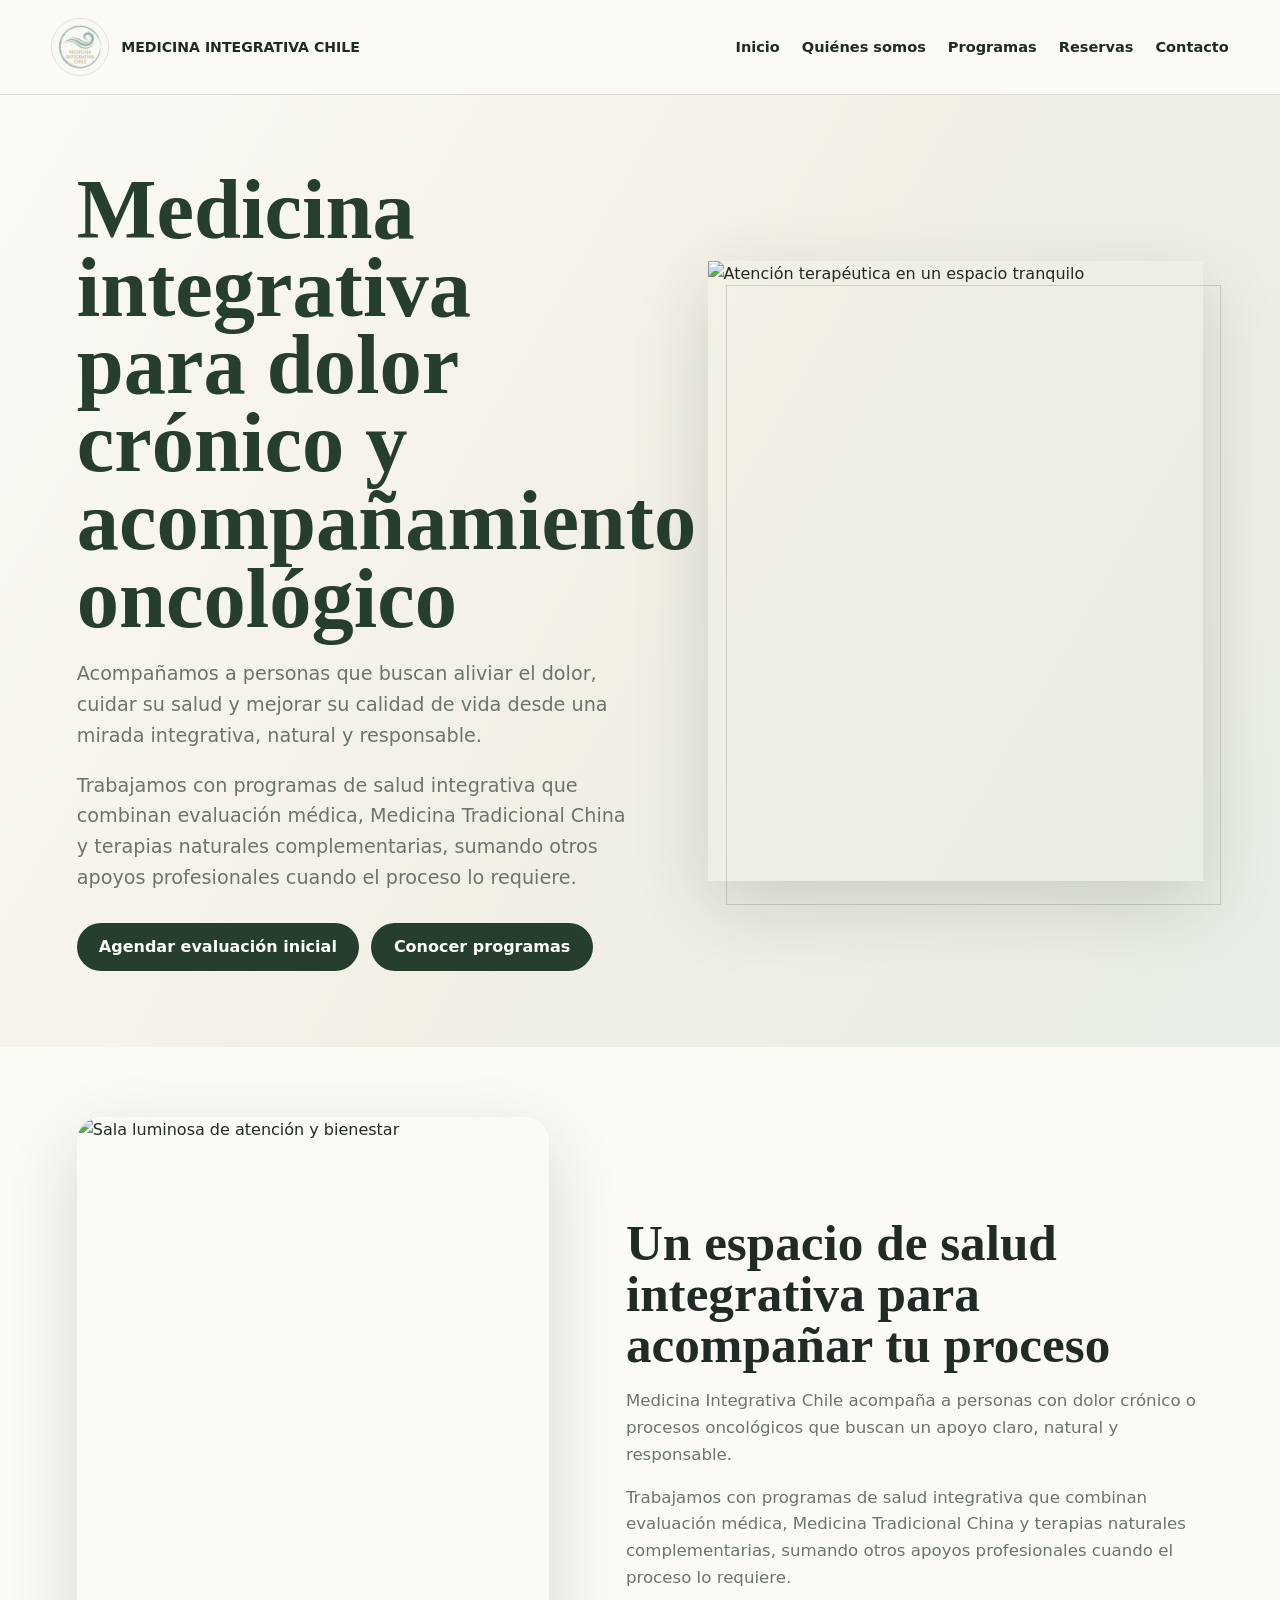
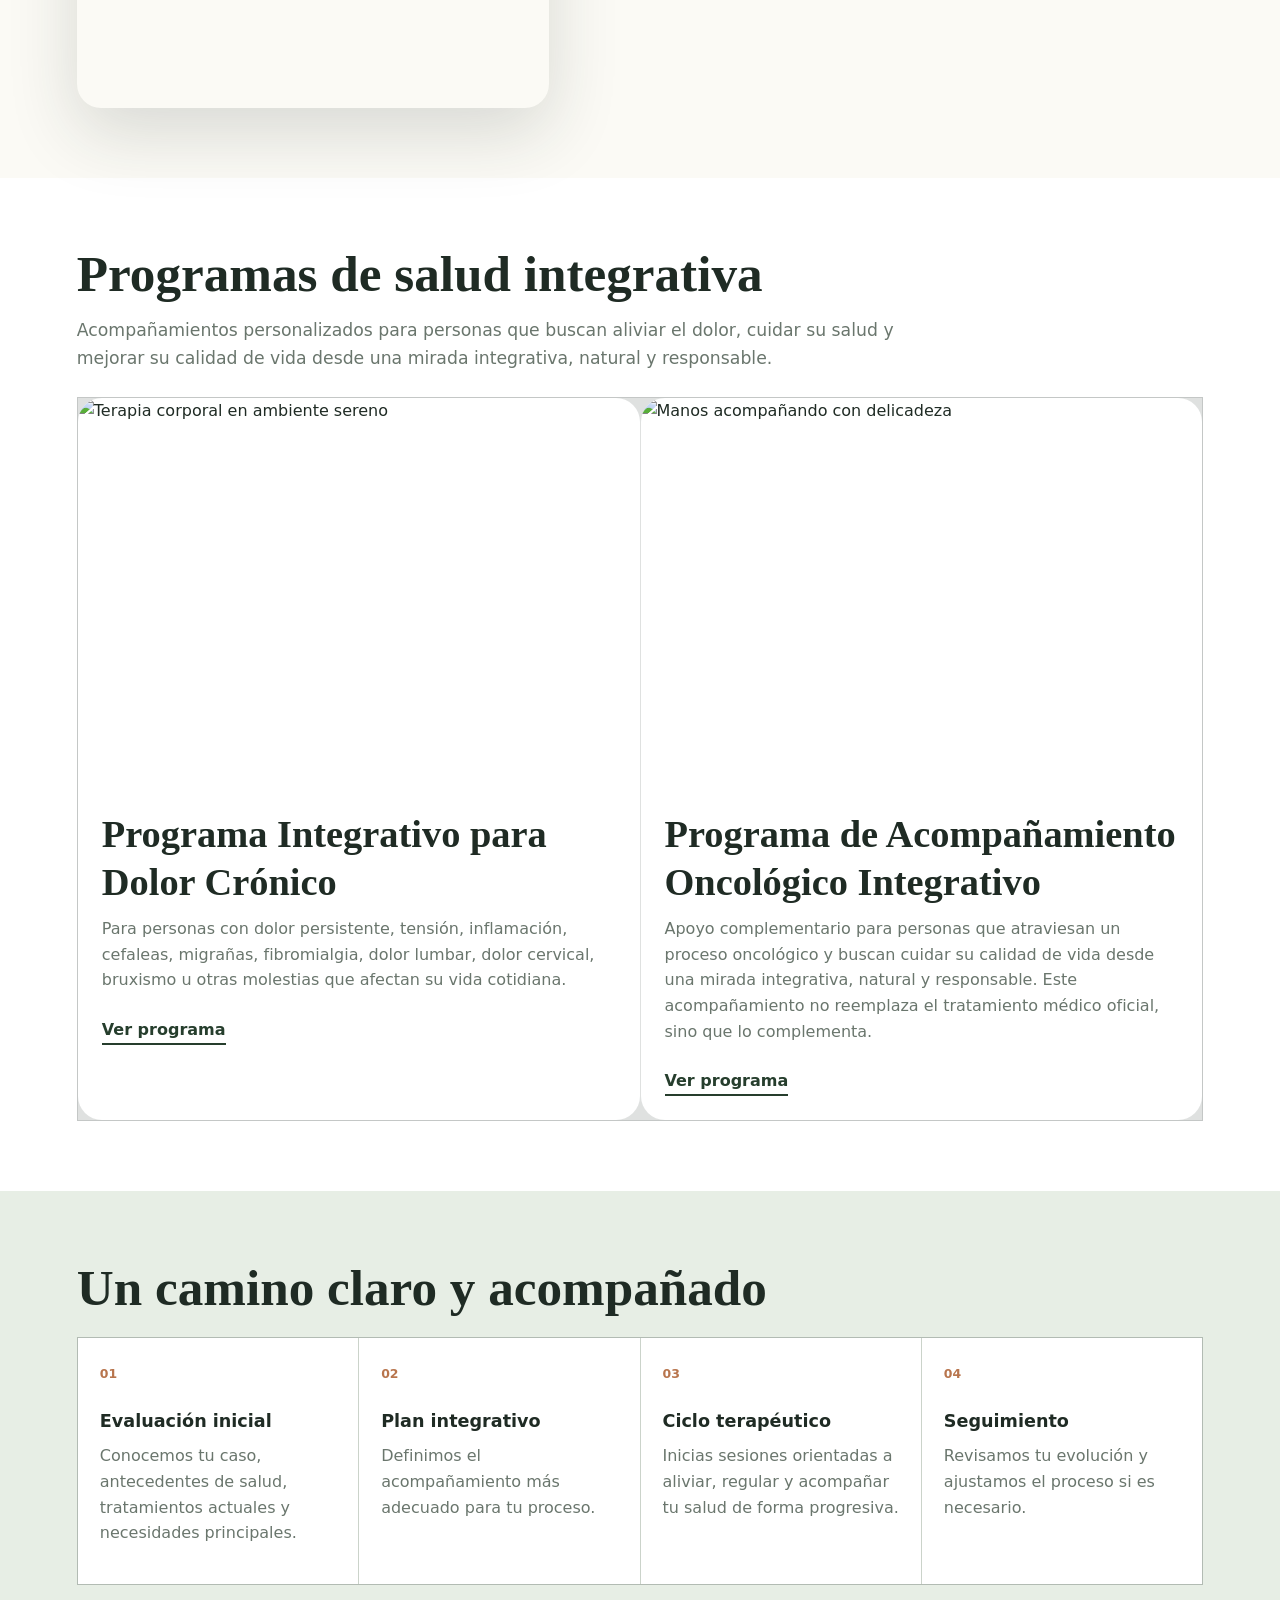
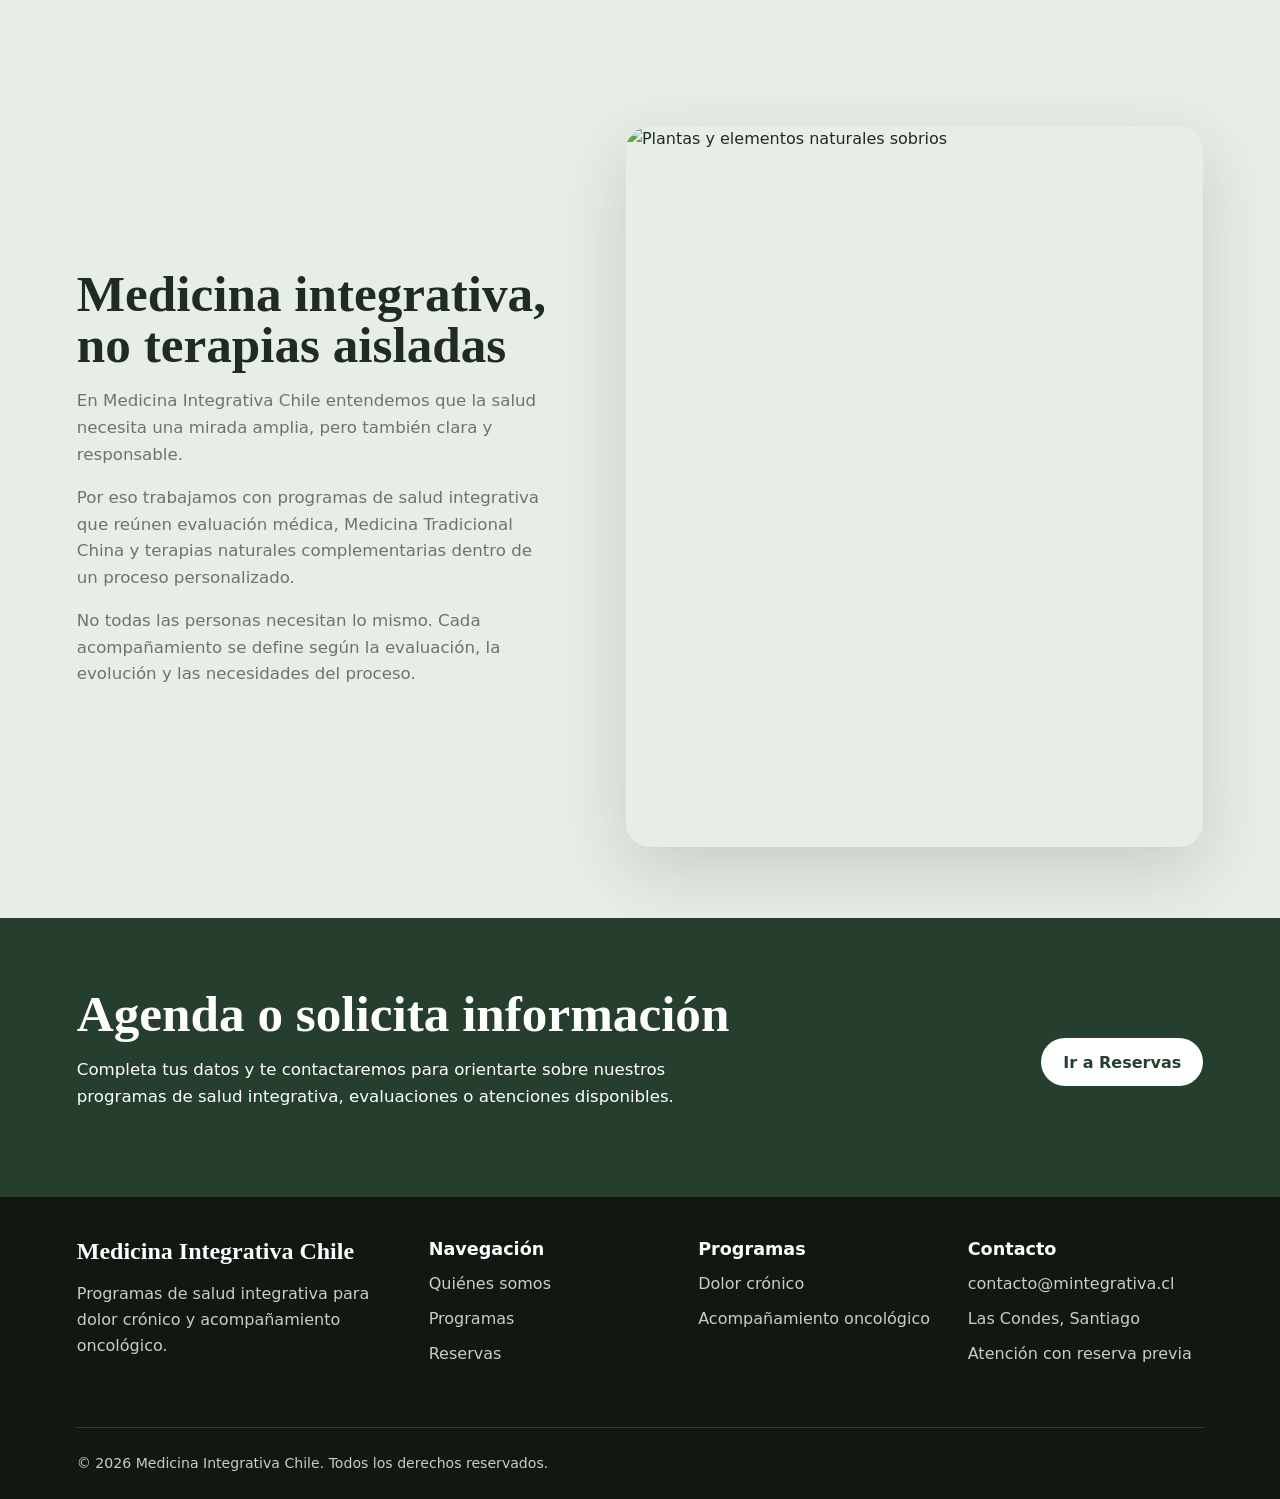
==== commit ccfb4f58: "detalles adicionales" ====
--- a/index.html
+++ b/index.html
@@ -70,7 +70,6 @@
           <article class="program-card">
             <img src="https://images.unsplash.com/photo-1544161515-4ab6ce6db874?auto=format&fit=crop&w=900&q=80" alt="Terapia corporal en ambiente sereno">
             <div>
-              <span>Dolor crónico</span>
               <h3>Programa Integrativo para Dolor Crónico</h3>
               <p>
                 Para personas con dolor persistente, tensión, inflamación, cefaleas, migrañas, fibromialgia, dolor lumbar, dolor cervical, bruxismo u otras molestias que afectan su vida cotidiana.
@@ -81,7 +80,6 @@
           <article class="program-card">
             <img src="https://images.unsplash.com/photo-1516302752625-fcc3c50ae61f?auto=format&fit=crop&w=900&q=80" alt="Manos acompañando con delicadeza">
             <div>
-              <span>Acompañamiento oncológico</span>
               <h3>Programa de Acompañamiento Oncológico Integrativo</h3>
               <p>
                 Apoyo complementario para personas que atraviesan un proceso oncológico y buscan cuidar su calidad de vida desde una mirada integrativa, natural y responsable. Este acompañamiento no reemplaza el tratamiento médico oficial, sino que lo complementa.
--- a/styles.css
+++ b/styles.css
@@ -187,10 +187,10 @@
 }
 
 .hero {
-  min-height: 82vh;
+  min-height: 68vh;
   display: grid;
   align-items: end;
-  padding: clamp(96px, 14vw, 160px) clamp(20px, 6vw, 86px) clamp(56px, 8vw, 90px);
+  padding: clamp(70px, 10vw, 116px) clamp(20px, 6vw, 86px) clamp(42px, 6vw, 64px);
   color: #fff;
   background:
     linear-gradient(90deg, rgba(20, 35, 24, 0.86), rgba(20, 35, 24, 0.5), rgba(20, 35, 24, 0.12)),
@@ -206,8 +206,8 @@
   grid-template-columns: minmax(320px, 0.95fr) minmax(320px, 0.85fr);
   gap: clamp(32px, 6vw, 84px);
   align-items: center;
-  min-height: calc(100vh - 80px);
-  padding: clamp(54px, 8vw, 104px) clamp(20px, 6vw, 86px);
+  min-height: calc(82vh - 80px);
+  padding: clamp(42px, 6vw, 76px) clamp(20px, 6vw, 86px);
   background: linear-gradient(120deg, #fbfaf5 0%, #f2efe5 52%, #e7eee5 100%);
 }
 
@@ -245,7 +245,7 @@
   display: flex;
   flex-wrap: wrap;
   gap: 12px;
-  margin-top: 26px;
+  margin-top: 18px;
 }
 
 .button-outline {
@@ -332,7 +332,7 @@
 }
 
 .section {
-  padding: clamp(62px, 8vw, 118px) clamp(20px, 6vw, 86px);
+  padding: clamp(42px, 5.5vw, 76px) clamp(20px, 6vw, 86px);
 }
 
 .intro,
@@ -389,7 +389,7 @@
   display: grid;
   grid-template-columns: repeat(2, minmax(0, 1fr));
   gap: 1px;
-  margin-top: 36px;
+  margin-top: 24px;
   background: var(--line);
   border: 1px solid var(--line);
 }
@@ -409,7 +409,7 @@
 }
 
 .program-card div {
-  padding: 30px;
+  padding: 24px;
 }
 
 .program-card span,
@@ -441,14 +441,14 @@
   display: grid;
   grid-template-columns: repeat(4, minmax(0, 1fr));
   gap: 1px;
-  margin-top: 38px;
+  margin-top: 26px;
   background: var(--line);
   border: 1px solid var(--line);
 }
 
 .service-card {
-  min-height: 255px;
-  padding: 28px;
+  min-height: 210px;
+  padding: 22px;
   background: #fff;
   border-radius: var(--radius-md);
   transition: 180ms ease;
@@ -496,19 +496,19 @@
   display: grid;
   grid-template-columns: repeat(4, minmax(0, 1fr));
   gap: 1px;
-  margin-top: 34px;
+  margin-top: 24px;
   background: var(--line);
   border: 1px solid var(--line);
 }
 
 .step-grid article {
-  min-height: 250px;
-  padding: 28px;
+  min-height: 190px;
+  padding: 22px;
   background: #fff;
 }
 
 .step-grid h3 {
-  margin-top: 42px;
+  margin-top: 26px;
 }
 
 .program-detail-list {
@@ -520,12 +520,12 @@
 }
 
 .program-detail-list article {
-  padding: clamp(28px, 5vw, 54px);
+  padding: clamp(24px, 4vw, 38px);
   background: #fff;
 }
 
 .program-detail-list h2 {
-  margin-top: 18px;
+  margin-top: 0;
   font-size: clamp(2rem, 4vw, 3.8rem);
 }
 
@@ -579,15 +579,15 @@
   display: grid;
   grid-template-columns: repeat(4, minmax(0, 1fr));
   gap: 1px;
-  margin-top: 34px;
+  margin-top: 24px;
   background: var(--line);
   border: 1px solid var(--line);
 }
 
 .benefit-grid article,
 .tool-grid span {
-  min-height: 150px;
-  padding: 26px;
+  min-height: 120px;
+  padding: 22px;
   background: #fff;
   color: var(--muted);
   font-weight: 750;
@@ -615,7 +615,7 @@
 
 .closing-line {
   max-width: 820px;
-  margin: 36px 0 0;
+  margin: 24px 0 0;
   color: var(--leaf-dark);
   font-family: Georgia, "Times New Roman", serif;
   font-size: clamp(1.4rem, 3vw, 2.4rem);
@@ -647,14 +647,14 @@
   display: grid;
   grid-template-columns: repeat(3, minmax(0, 1fr));
   gap: 1px;
-  margin-top: 34px;
+  margin-top: 24px;
   background: var(--line);
   border: 1px solid var(--line);
 }
 
 .journal article {
-  min-height: 220px;
-  padding: 28px;
+  min-height: 180px;
+  padding: 22px;
   background: #fff;
 }
 
@@ -672,10 +672,10 @@
 }
 
 .page-hero {
-  min-height: 58vh;
+  min-height: 42vh;
   display: grid;
   align-content: end;
-  padding: clamp(96px, 14vw, 150px) clamp(20px, 6vw, 86px) clamp(44px, 7vw, 78px);
+  padding: clamp(64px, 9vw, 104px) clamp(20px, 6vw, 86px) clamp(34px, 5vw, 54px);
   color: #fff;
   background:
     linear-gradient(90deg, rgba(19, 31, 22, 0.84), rgba(19, 31, 22, 0.48)),
@@ -755,7 +755,7 @@
 .experience-grid article,
 .therapy-detail-grid article {
   background: #fff;
-  padding: 28px;
+  padding: 22px;
   border-radius: var(--radius-md);
 }
 
@@ -813,7 +813,7 @@
   display: grid;
   gap: 18px;
   max-width: 880px;
-  margin-top: 34px;
+  margin-top: 24px;
 }
 
 .bar-chart div {
@@ -904,14 +904,14 @@
   display: grid;
   grid-template-columns: repeat(5, minmax(0, 1fr));
   gap: 1px;
-  margin-top: 34px;
+  margin-top: 24px;
   background: var(--line);
   border: 1px solid var(--line);
 }
 
 .timeline-chart div {
-  min-height: 150px;
-  padding: 24px;
+  min-height: 125px;
+  padding: 20px;
   background: #fff;
 }
 
@@ -985,7 +985,7 @@
 .contact-list {
   display: grid;
   gap: 10px;
-  margin-top: 26px;
+  margin-top: 18px;
   color: var(--leaf-dark);
   font-weight: 800;
 }
@@ -993,7 +993,7 @@
 .contact-form {
   display: grid;
   gap: 16px;
-  padding: 28px;
+  padding: 24px;
   background: #fff;
   border: 1px solid var(--line);
   border-radius: var(--radius-lg);
@@ -1023,7 +1023,7 @@
   display: grid;
   grid-template-columns: 1.35fr repeat(3, 1fr);
   gap: 34px;
-  padding: 58px clamp(20px, 6vw, 86px) 28px;
+  padding: 42px clamp(20px, 6vw, 86px) 24px;
   background: #101811;
   color: rgba(255, 255, 255, 0.78);
 }
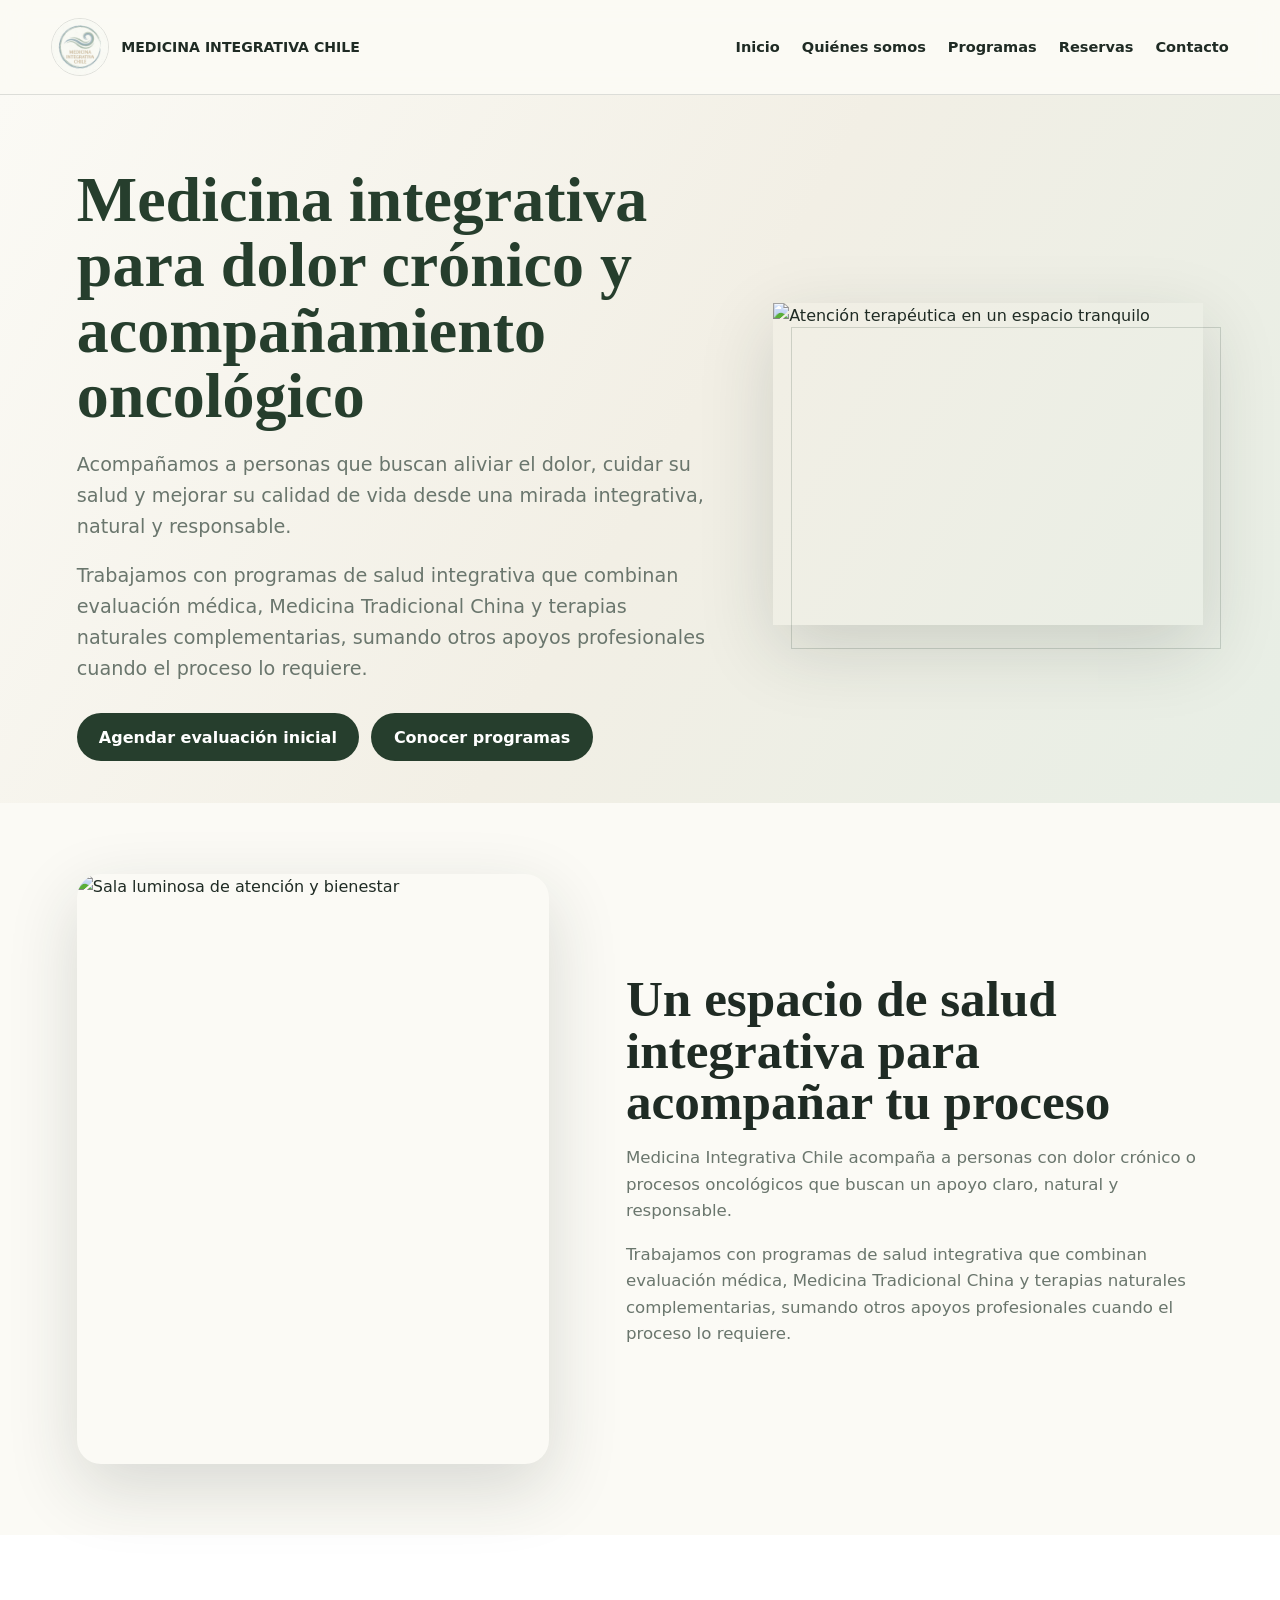
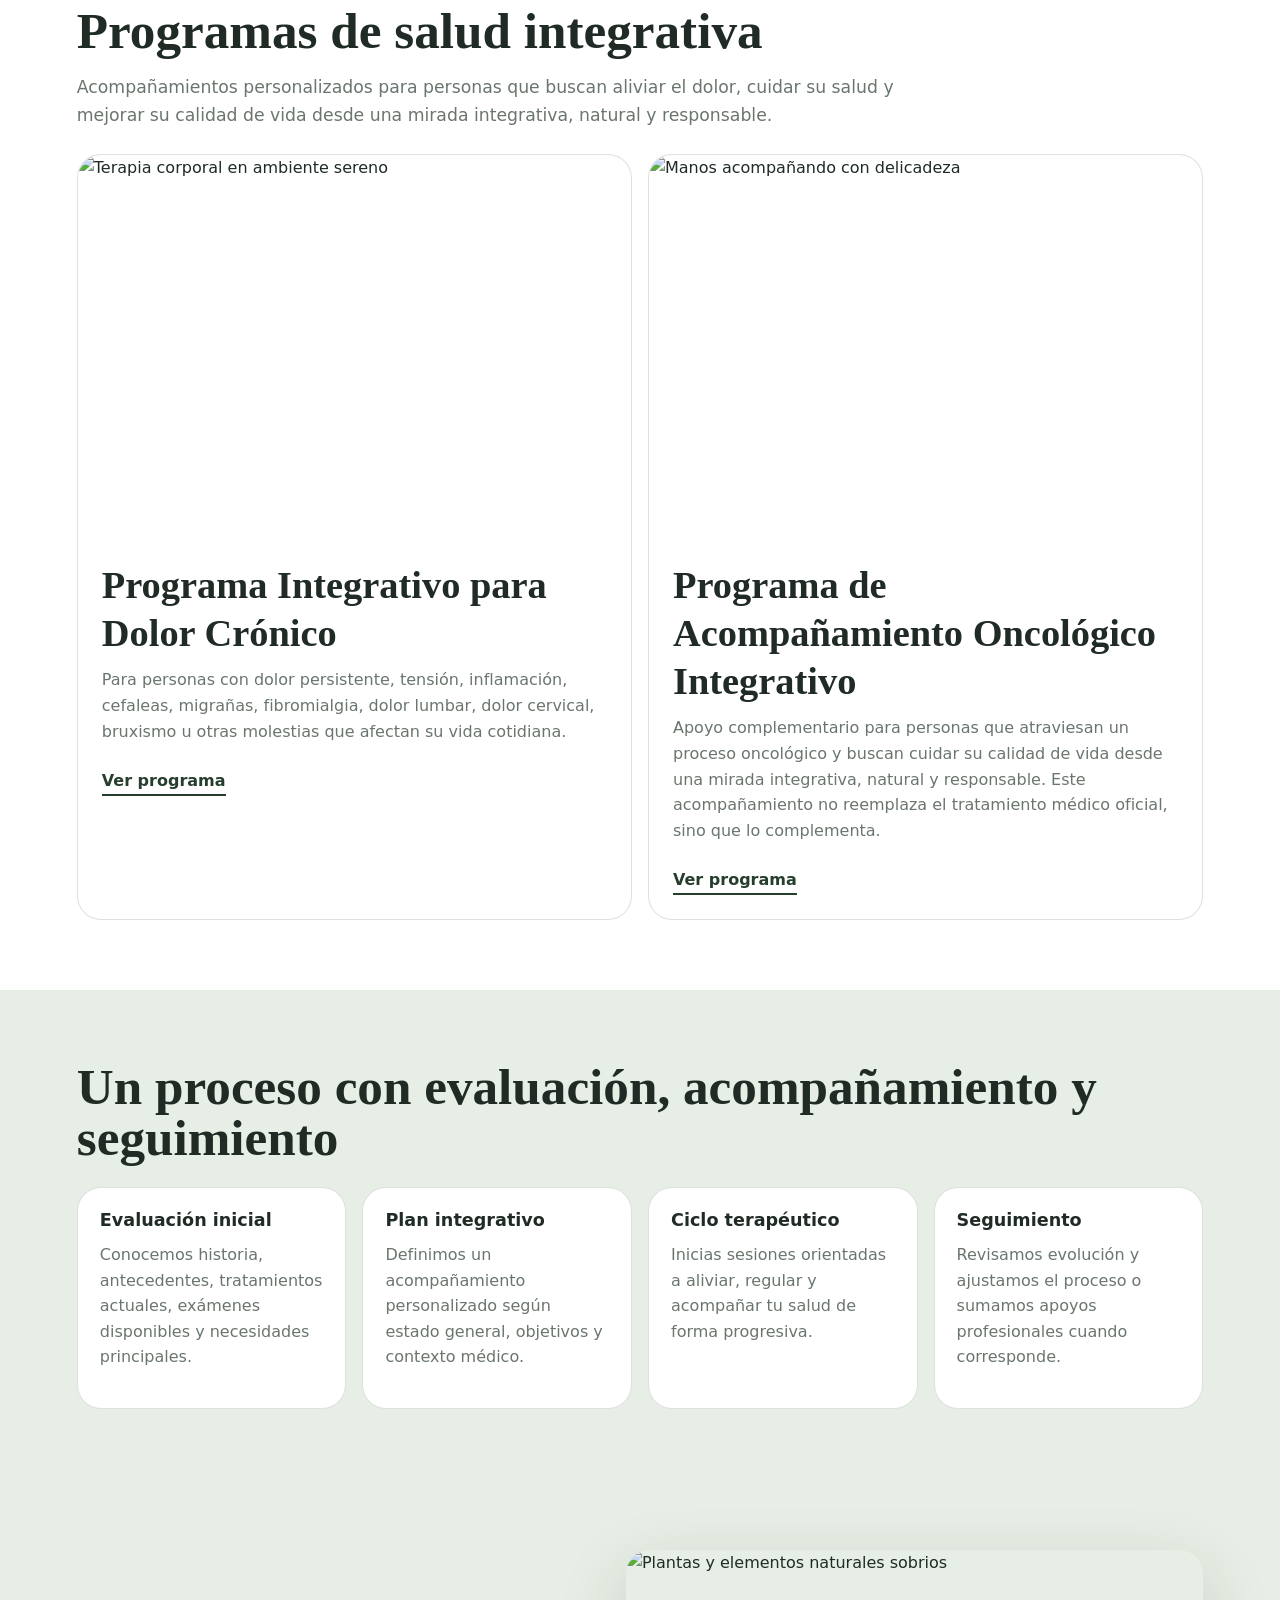
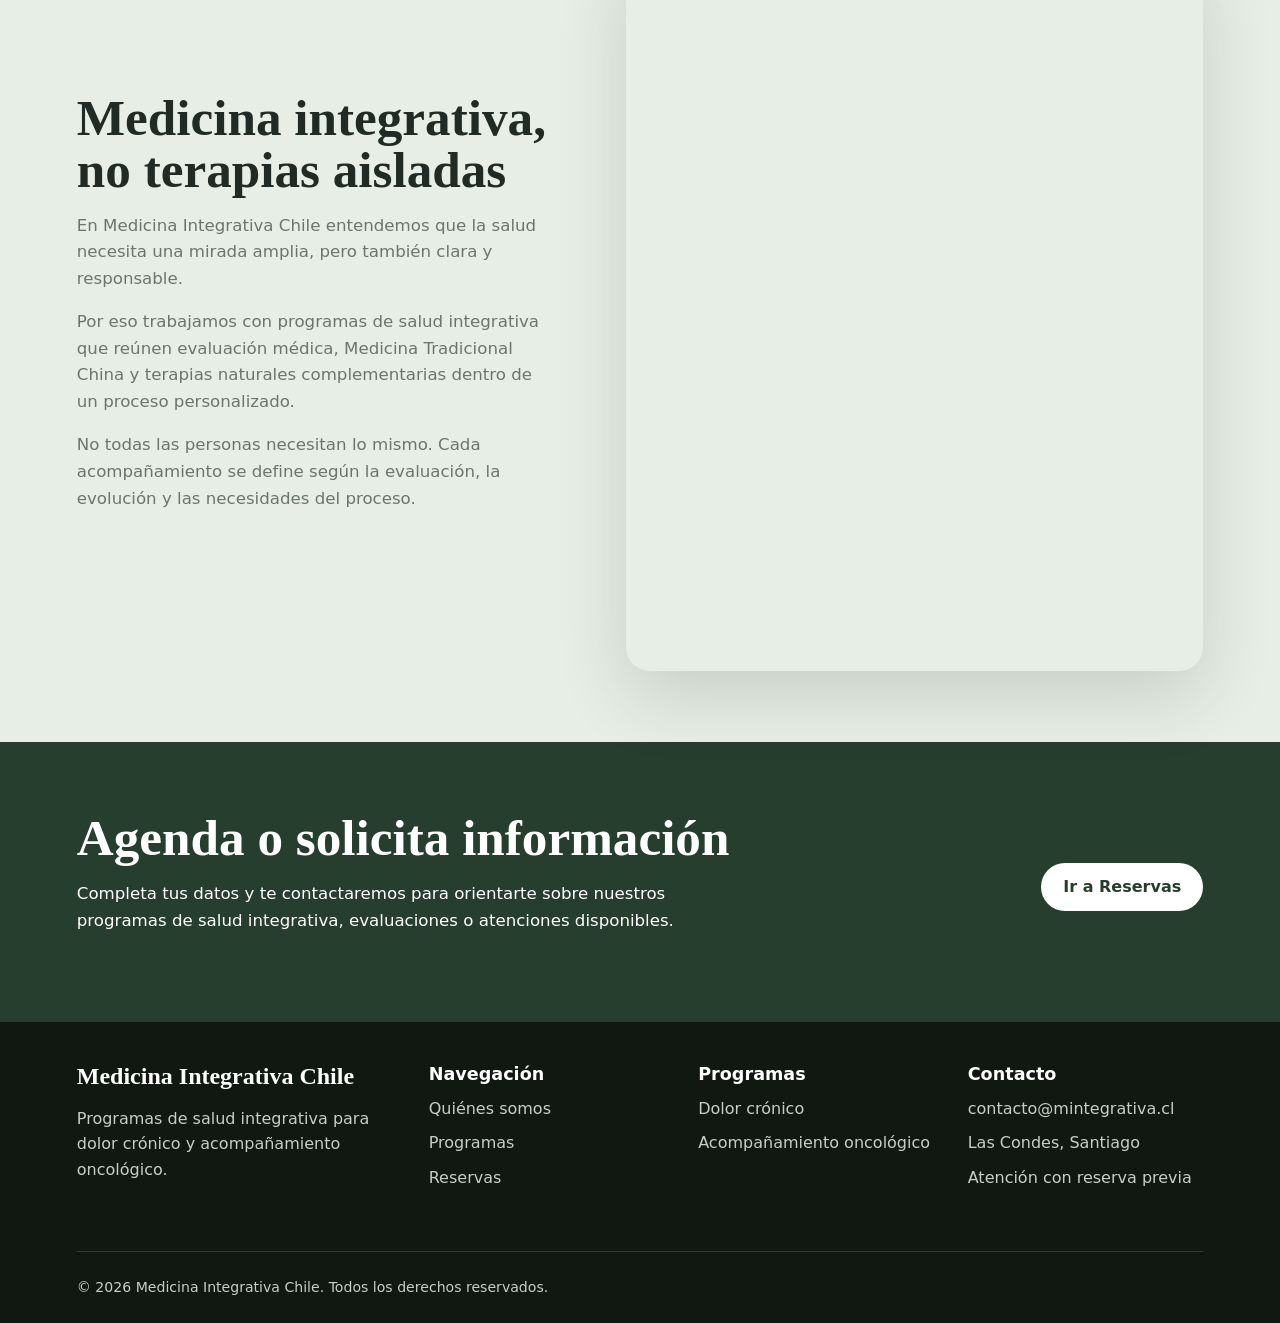
==== commit 3fce64cd: "nuevos diseños" ====
--- a/index.html
+++ b/index.html
@@ -92,12 +92,12 @@
 
       <section class="process section soft-band">
         <p class="eyebrow">Cómo funciona</p>
-        <h2>Un camino claro y acompañado</h2>
+        <h2>Un proceso con evaluación, acompañamiento y seguimiento</h2>
         <div class="step-grid">
-          <article><span>01</span><h3>Evaluación inicial</h3><p>Conocemos tu caso, antecedentes de salud, tratamientos actuales y necesidades principales.</p></article>
-          <article><span>02</span><h3>Plan integrativo</h3><p>Definimos el acompañamiento más adecuado para tu proceso.</p></article>
-          <article><span>03</span><h3>Ciclo terapéutico</h3><p>Inicias sesiones orientadas a aliviar, regular y acompañar tu salud de forma progresiva.</p></article>
-          <article><span>04</span><h3>Seguimiento</h3><p>Revisamos tu evolución y ajustamos el proceso si es necesario.</p></article>
+          <article><h3>Evaluación inicial</h3><p>Conocemos historia, antecedentes, tratamientos actuales, exámenes disponibles y necesidades principales.</p></article>
+          <article><h3>Plan integrativo</h3><p>Definimos un acompañamiento personalizado según estado general, objetivos y contexto médico.</p></article>
+          <article><h3>Ciclo terapéutico</h3><p>Inicias sesiones orientadas a aliviar, regular y acompañar tu salud de forma progresiva.</p></article>
+          <article><h3>Seguimiento</h3><p>Revisamos evolución y ajustamos el proceso o sumamos apoyos profesionales cuando corresponde.</p></article>
         </div>
       </section>
 
--- a/styles.css
+++ b/styles.css
@@ -203,17 +203,25 @@
 
 .home-hero {
   display: grid;
-  grid-template-columns: minmax(320px, 0.95fr) minmax(320px, 0.85fr);
-  gap: clamp(32px, 6vw, 84px);
+  grid-template-columns: minmax(0, 1.05fr) minmax(280px, 0.72fr);
+  gap: clamp(24px, 4vw, 56px);
   align-items: center;
-  min-height: calc(82vh - 80px);
-  padding: clamp(42px, 6vw, 76px) clamp(20px, 6vw, 86px);
+  min-height: 34vh;
+  padding: clamp(42px, 6vw, 72px) clamp(20px, 6vw, 86px) clamp(28px, 4vw, 42px);
   background: linear-gradient(120deg, #fbfaf5 0%, #f2efe5 52%, #e7eee5 100%);
+  overflow: hidden;
+}
+
+.home-hero-copy {
+  position: relative;
+  z-index: 2;
+  min-width: 0;
 }
 
 .home-hero-copy h1 {
   color: var(--leaf-dark);
-  font-size: clamp(2.7rem, 6.6vw, 6.4rem);
+  font-size: clamp(2.35rem, 5vw, 4.8rem);
+  line-height: 1.02;
 }
 
 .home-hero-copy p:not(.eyebrow) {
@@ -224,6 +232,9 @@
 
 .home-hero-media {
   position: relative;
+  z-index: 1;
+  width: min(100%, 430px);
+  justify-self: end;
 }
 
 .home-hero-media::before {
@@ -236,7 +247,8 @@
 .home-hero-media img {
   position: relative;
   width: 100%;
-  aspect-ratio: 4 / 5;
+  max-height: 360px;
+  aspect-ratio: 4 / 3;
   object-fit: cover;
   box-shadow: var(--shadow);
 }
@@ -388,16 +400,17 @@
 .program-card-grid {
   display: grid;
   grid-template-columns: repeat(2, minmax(0, 1fr));
-  gap: 1px;
+  gap: 16px;
   margin-top: 24px;
-  background: var(--line);
-  border: 1px solid var(--line);
+  background: transparent;
+  border: 0;
 }
 
 .program-card {
   display: grid;
   grid-template-rows: auto 1fr;
   background: #fff;
+  border: 1px solid var(--line);
   border-radius: var(--radius-lg);
   overflow: hidden;
 }
@@ -440,10 +453,10 @@
 .service-grid {
   display: grid;
   grid-template-columns: repeat(4, minmax(0, 1fr));
-  gap: 1px;
+  gap: 16px;
   margin-top: 26px;
-  background: var(--line);
-  border: 1px solid var(--line);
+  background: transparent;
+  border: 0;
 }
 
 .service-card {
@@ -495,33 +508,41 @@
 .step-grid {
   display: grid;
   grid-template-columns: repeat(4, minmax(0, 1fr));
-  gap: 1px;
+  gap: 16px;
   margin-top: 24px;
-  background: var(--line);
-  border: 1px solid var(--line);
+  background: transparent;
+  border: 0;
 }
 
 .step-grid article {
   min-height: 190px;
   padding: 22px;
   background: #fff;
+  border: 1px solid var(--line);
+  border-radius: var(--radius-lg);
 }
 
 .step-grid h3 {
   margin-top: 26px;
 }
 
+.process .step-grid h3 {
+  margin-top: 0;
+}
+
 .program-detail-list {
   display: grid;
   grid-template-columns: repeat(2, minmax(0, 1fr));
-  gap: 1px;
-  background: var(--line);
-  border: 1px solid var(--line);
+  gap: 16px;
+  background: transparent;
+  border: 0;
 }
 
 .program-detail-list article {
   padding: clamp(24px, 4vw, 38px);
   background: #fff;
+  border: 1px solid var(--line);
+  border-radius: var(--radius-lg);
 }
 
 .program-detail-list h2 {
@@ -578,10 +599,10 @@
 .tool-grid {
   display: grid;
   grid-template-columns: repeat(4, minmax(0, 1fr));
-  gap: 1px;
+  gap: 16px;
   margin-top: 24px;
-  background: var(--line);
-  border: 1px solid var(--line);
+  background: transparent;
+  border: 0;
 }
 
 .benefit-grid article,
@@ -589,6 +610,8 @@
   min-height: 120px;
   padding: 22px;
   background: #fff;
+  border: 1px solid var(--line);
+  border-radius: var(--radius-lg);
   color: var(--muted);
   font-weight: 750;
 }
@@ -601,14 +624,22 @@
 
 .warning-band {
   display: grid;
-  grid-template-columns: minmax(260px, 0.75fr) minmax(300px, 1.25fr);
-  gap: clamp(24px, 5vw, 70px);
+  grid-template-columns: minmax(260px, 0.7fr) minmax(520px, 1.3fr);
+  gap: clamp(56px, 9vw, 150px);
+  align-items: start;
   background: #fff7e8;
   border-top: 1px solid rgba(184, 117, 77, 0.3);
   border-bottom: 1px solid rgba(184, 117, 77, 0.3);
 }
 
+.warning-band h2 {
+  max-width: 520px;
+  font-size: clamp(2rem, 3.8vw, 3.6rem);
+  line-height: 1.05;
+}
+
 .warning-band p:last-child {
+  max-width: 760px;
   color: #73543d;
   font-size: 1.02rem;
 }
@@ -646,16 +677,18 @@
 .journal-grid {
   display: grid;
   grid-template-columns: repeat(3, minmax(0, 1fr));
-  gap: 1px;
+  gap: 16px;
   margin-top: 24px;
-  background: var(--line);
-  border: 1px solid var(--line);
+  background: transparent;
+  border: 0;
 }
 
 .journal article {
   min-height: 180px;
   padding: 22px;
   background: #fff;
+  border: 1px solid var(--line);
+  border-radius: var(--radius-lg);
 }
 
 .journal span {
@@ -672,19 +705,25 @@
 }
 
 .page-hero {
-  min-height: 42vh;
+  min-height: 34vh;
   display: grid;
   align-content: end;
-  padding: clamp(64px, 9vw, 104px) clamp(20px, 6vw, 86px) clamp(34px, 5vw, 54px);
+  padding: clamp(42px, 6vw, 72px) clamp(20px, 6vw, 86px) clamp(28px, 4vw, 42px);
   color: #fff;
   background:
     linear-gradient(90deg, rgba(19, 31, 22, 0.84), rgba(19, 31, 22, 0.48)),
     var(--page-image) center/cover;
 }
 
+.page-hero h1 {
+  max-width: 920px;
+  font-size: clamp(2.35rem, 5vw, 4.8rem);
+  line-height: 1.02;
+}
+
 .page-hero p:not(.eyebrow) {
-  max-width: 690px;
-  font-size: 1.08rem;
+  max-width: 760px;
+  font-size: 1rem;
 }
 
 .page-hero-experience {
@@ -738,9 +777,9 @@
 .article-grid,
 .experience-grid {
   display: grid;
-  gap: 1px;
-  background: var(--line);
-  border: 1px solid var(--line);
+  gap: 16px;
+  background: transparent;
+  border: 0;
 }
 
 .metric-panel {
@@ -756,7 +795,8 @@
 .therapy-detail-grid article {
   background: #fff;
   padding: 22px;
-  border-radius: var(--radius-md);
+  border: 1px solid var(--line);
+  border-radius: var(--radius-lg);
 }
 
 .metric strong,
@@ -794,9 +834,9 @@
 .therapy-detail-grid {
   display: grid;
   grid-template-columns: repeat(4, minmax(0, 1fr));
-  gap: 1px;
-  background: var(--line);
-  border: 1px solid var(--line);
+  gap: 16px;
+  background: transparent;
+  border: 0;
 }
 
 .therapy-detail-grid h2,
@@ -903,16 +943,18 @@
 .timeline-chart {
   display: grid;
   grid-template-columns: repeat(5, minmax(0, 1fr));
-  gap: 1px;
+  gap: 16px;
   margin-top: 24px;
-  background: var(--line);
-  border: 1px solid var(--line);
+  background: transparent;
+  border: 0;
 }
 
 .timeline-chart div {
   min-height: 125px;
   padding: 20px;
   background: #fff;
+  border: 1px solid var(--line);
+  border-radius: var(--radius-lg);
 }
 
 .timeline-chart b {
@@ -1153,6 +1195,18 @@
   }
 }
 
+@media (max-width: 1180px) {
+  .warning-band {
+    grid-template-columns: 1fr;
+    gap: 20px;
+  }
+
+  .warning-band h2,
+  .warning-band p:last-child {
+    max-width: 900px;
+  }
+}
+
 @media (max-width: 640px) {
   .brand-text {
     display: none;
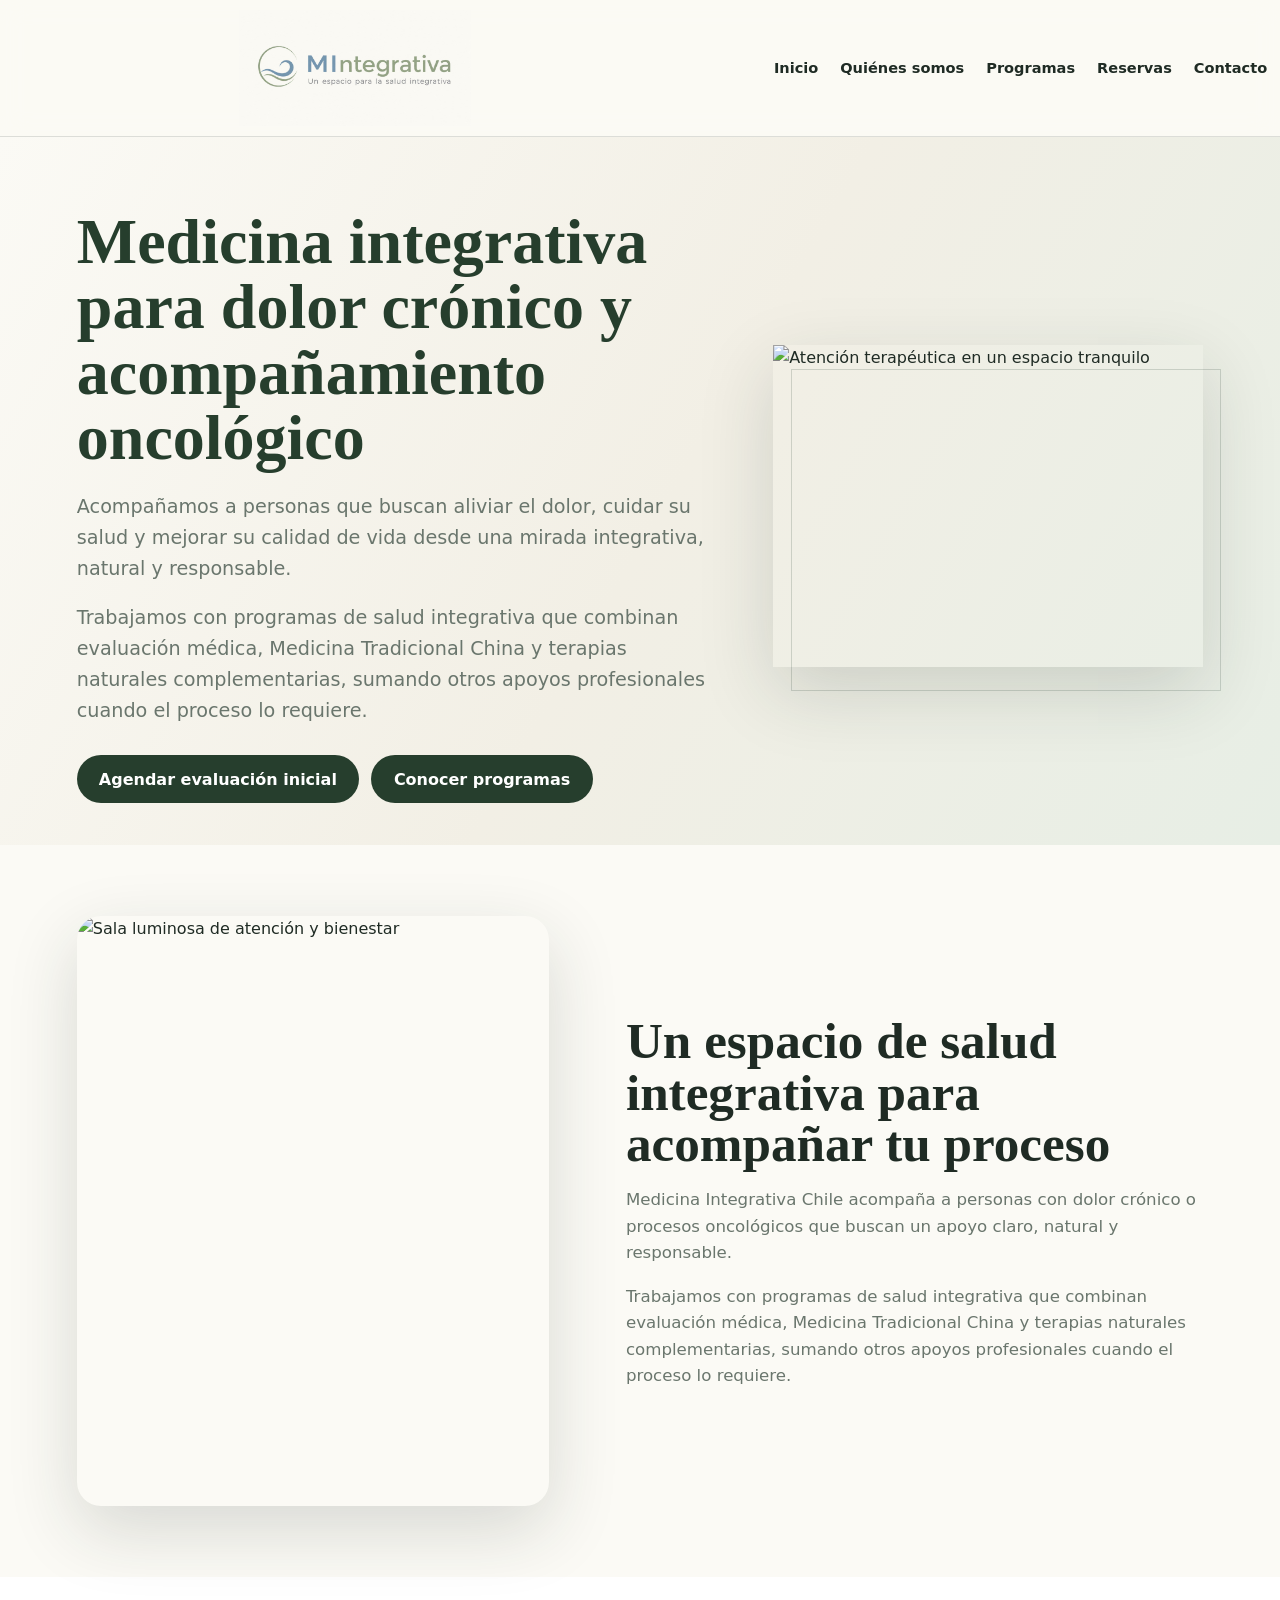
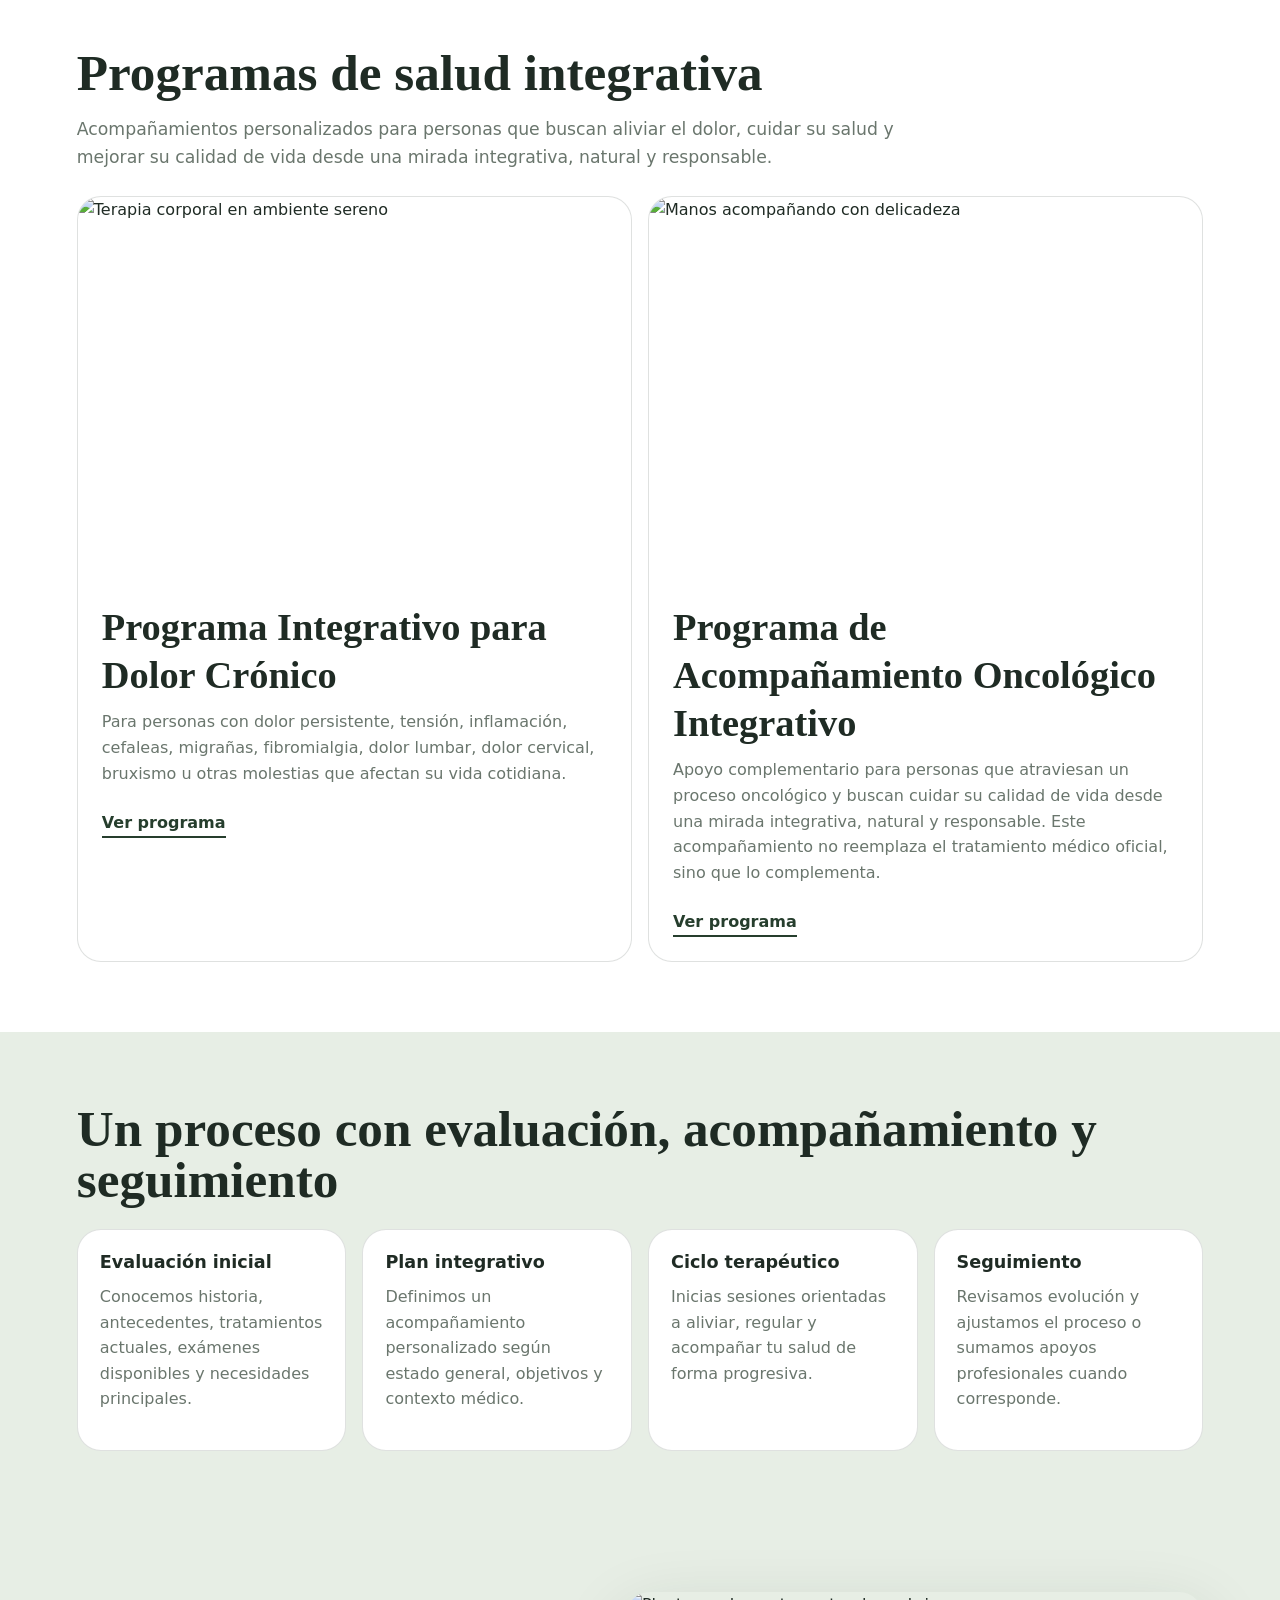
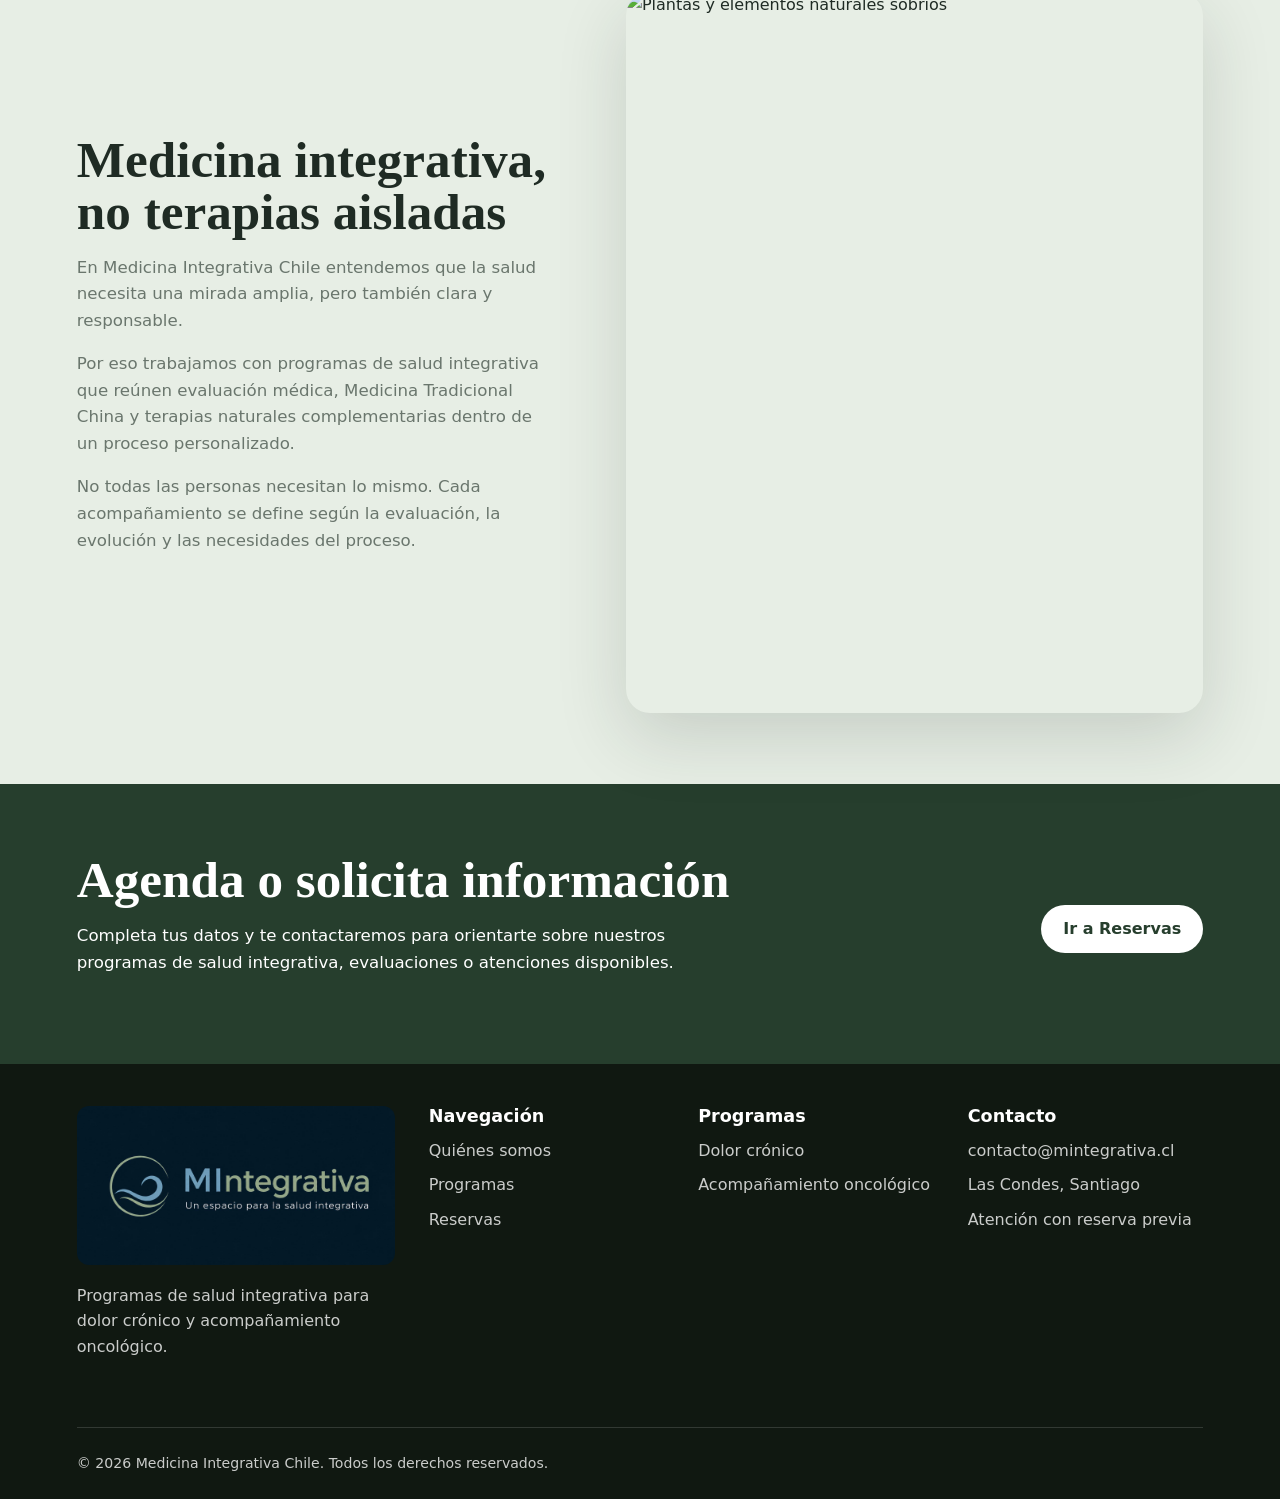
==== commit 898bd19b: "nueva versión" ====
--- a/index.html
+++ b/index.html
@@ -1,4 +1,4 @@
-<!doctype html>
+﻿<!doctype html>
 <html lang="es">
   <head>
     <meta charset="utf-8">
@@ -6,14 +6,13 @@
     <meta name="description" content="Medicina Integrativa Chile: programas para dolor crónico y acompañamiento oncológico integrativo.">
     <title>Medicina Integrativa Chile | Dolor crónico y acompañamiento oncológico</title>
     <link rel="preconnect" href="https://images.unsplash.com">
+    <link rel="icon" type="image/jpeg" href="assets/favicon-mintegrativa.jpeg">
+    <link rel="apple-touch-icon" href="assets/favicon-mintegrativa.jpeg">
     <link rel="stylesheet" href="styles.css">
   </head>
   <body>
     <header class="site-header">
-      <a class="brand brand-logo" href="index.html" aria-label="Medicina Integrativa Chile">
-        <img src="assets/logo-medicina-integrativa-chile.jpeg" alt="Logo Medicina Integrativa Chile">
-        <span class="brand-text">Medicina Integrativa Chile</span>
-      </a>
+      <a class="brand brand-logo header-wordmark" href="index.html" aria-label="MIntegrativa"><img src="assets/logo-header-mintegrativa.jpeg" alt="MIntegrativa"></a>
 
       <button class="menu-toggle" type="button" aria-expanded="false" aria-controls="site-nav">
         <span></span>
@@ -124,7 +123,7 @@
 
     <footer class="site-footer" id="contacto">
       <div>
-        <h2>Medicina Integrativa Chile</h2>
+        <img class="footer-logo" src="assets/logo-footer-mintegrativa.jpeg" alt="MIntegrativa">
         <p>Programas de salud integrativa para dolor crónico y acompañamiento oncológico.</p>
       </div>
       <div>
@@ -150,3 +149,4 @@
     <script src="script.js"></script>
   </body>
 </html>
+
--- a/styles.css
+++ b/styles.css
@@ -8,6 +8,7 @@
   --mist: #e7eee5;
   --line: rgba(31, 43, 36, 0.14);
   --shadow: 0 24px 70px rgba(31, 43, 36, 0.16);
+  --shadow-card: 0 16px 42px rgba(31, 43, 36, 0.1);
   --radius-lg: 24px;
   --radius-md: 16px;
 }
@@ -58,7 +59,7 @@
   align-items: center;
   justify-content: space-between;
   gap: 24px;
-  padding: 18px clamp(20px, 4vw, 58px);
+  padding: 10px clamp(6px, 1vw, 18px);
   background: rgba(251, 250, 245, 0.91);
   border-bottom: 1px solid var(--line);
   backdrop-filter: blur(14px);
@@ -95,6 +96,16 @@
   object-fit: cover;
   border-radius: 50%;
   border: 1px solid rgba(31, 43, 36, 0.12);
+}
+
+.header-wordmark img {
+  width: min(700px, 56vw);
+  height: 116px;
+  object-fit: contain;
+  border: 0;
+  border-radius: 0;
+  mix-blend-mode: multiply;
+  transform: translateX(-8px);
 }
 
 .site-nav {
@@ -530,6 +541,10 @@
   margin-top: 0;
 }
 
+.soft-band .step-grid h3 {
+  margin-top: 0;
+}
+
 .program-detail-list {
   display: grid;
   grid-template-columns: repeat(2, minmax(0, 1fr));
@@ -564,10 +579,11 @@
 }
 
 .list-panel {
-  padding: 28px;
-  background: #fff;
-  border: 1px solid var(--line);
-  box-shadow: var(--shadow);
+  padding: clamp(24px, 3vw, 34px);
+  background: #fff;
+  border: 1px solid var(--line);
+  border-radius: var(--radius-lg);
+  box-shadow: var(--shadow-card);
 }
 
 .check-list {
@@ -1077,6 +1093,13 @@
 
 .site-footer h2 {
   font-size: 1.5rem;
+}
+
+.footer-logo {
+  width: min(360px, 100%);
+  height: auto;
+  margin-bottom: 18px;
+  border-radius: 12px;
 }
 
 .site-footer a {
@@ -1217,6 +1240,12 @@
     height: 50px;
   }
 
+  .header-wordmark img {
+    width: min(340px, 72vw);
+    height: 72px;
+    transform: translateX(-4px);
+  }
+
   .hero {
     min-height: 76vh;
   }
